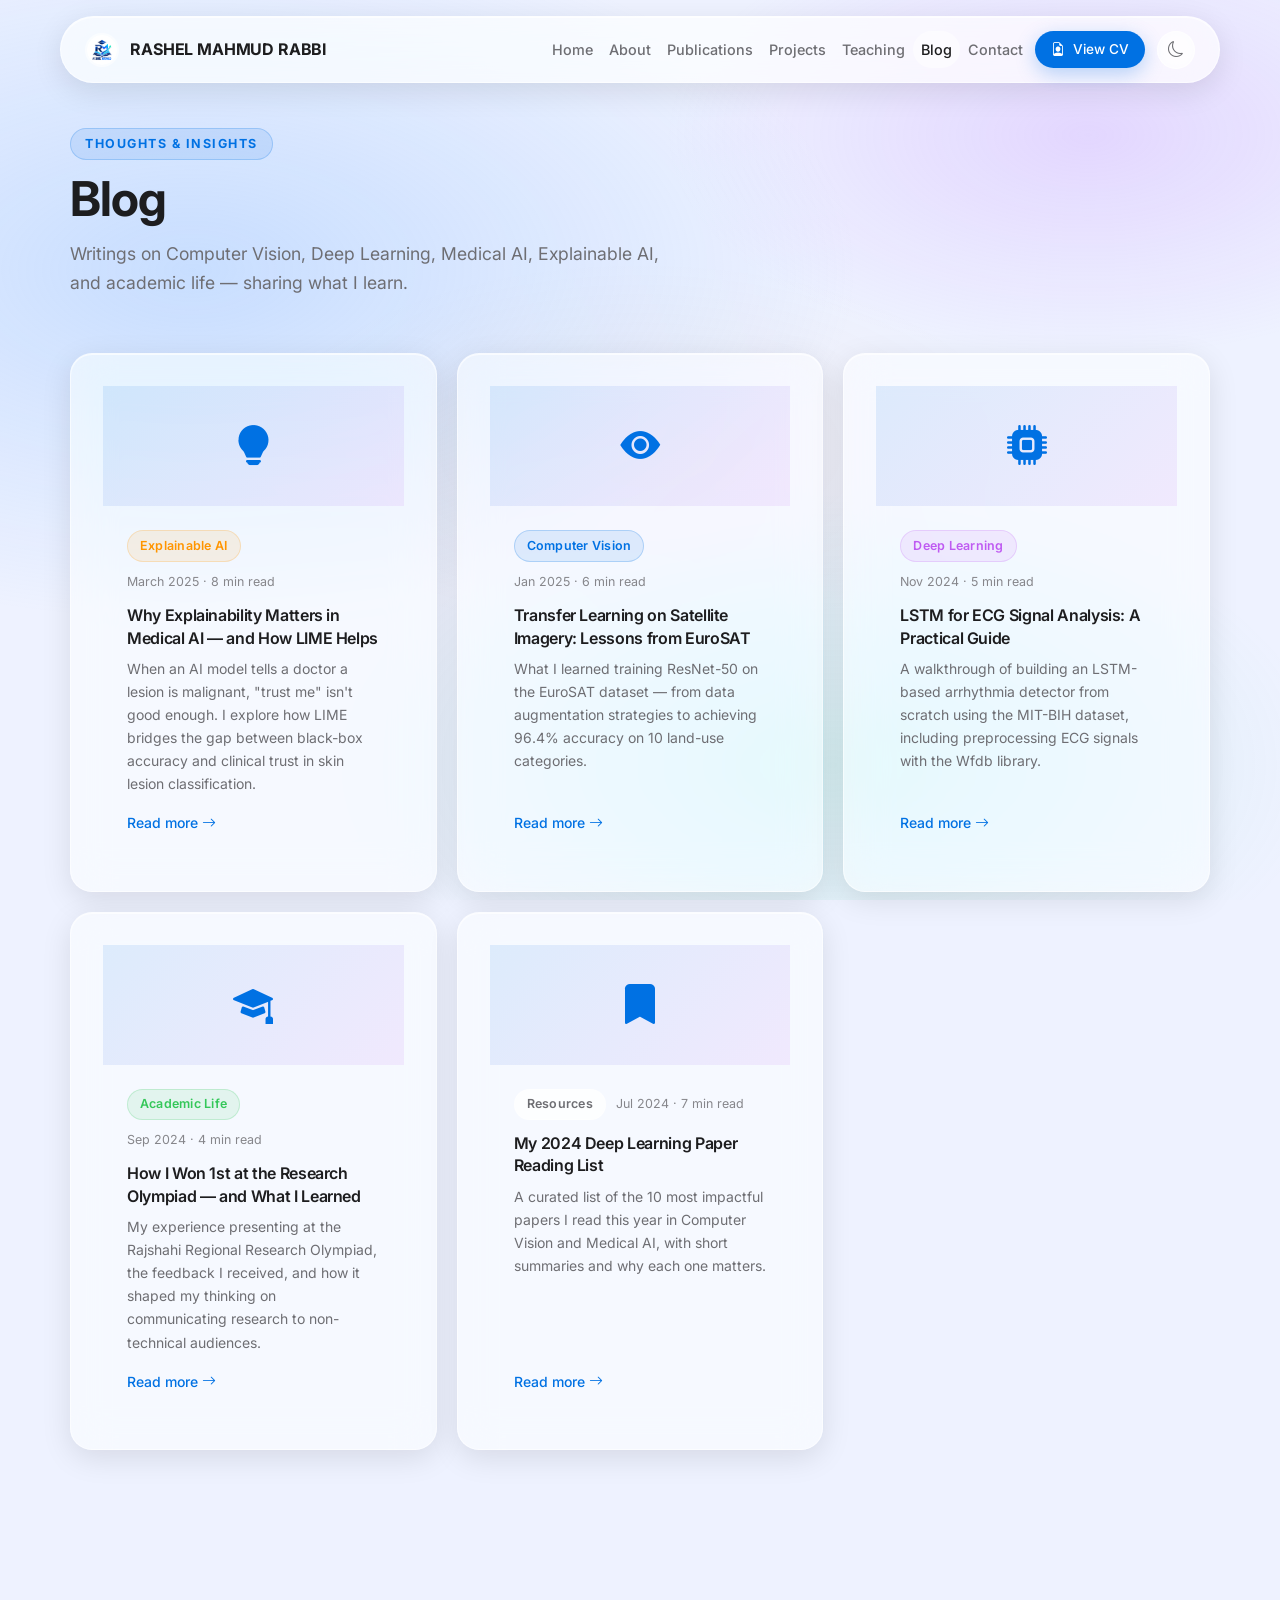
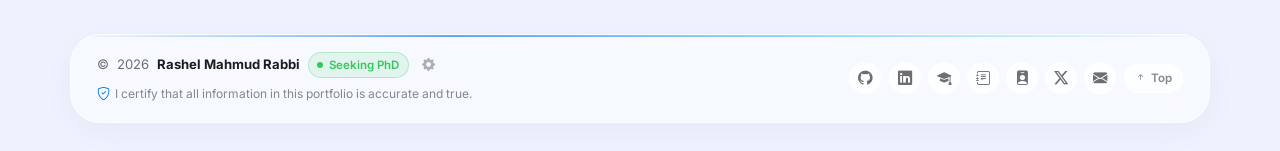
==== blog.html @ 511c2bc6 "feat: streamline footer to single clean dock with academic accuracy certification and zero duplicati" ====
﻿<!DOCTYPE html>
<html lang="en" data-theme="light">
<head>
  <meta charset="UTF-8" /><meta name="viewport" content="width=device-width, initial-scale=1.0" />
  <title>Blog — Rashel Mahmud Rabbi</title>
  <meta name="description" content="Blog posts on Computer Vision, Deep Learning, Medical AI, and academic life by Rashel Mahmud Rabbi." />
  <link rel="icon" type="image/svg+xml" href="data:image/svg+xml,%3Csvg xmlns='http://www.w3.org/2000/svg' width='32' height='32'%3E%3Crect width='32' height='32' rx='8' fill='%230071e3'/%3E%3Ctext x='16' y='22' text-anchor='middle' font-family='system-ui' font-size='14' font-weight='700' fill='%23fff'%3ERR%3C/text%3E%3C/svg%3E" />
  <link rel="preconnect" href="https://fonts.googleapis.com" />
  <link rel="preconnect" href="https://fonts.gstatic.com" crossorigin />
  <link href="https://fonts.googleapis.com/css2?family=Inter:ital,opsz,wght@0,14..32,300;0,14..32,400;0,14..32,500;0,14..32,600;0,14..32,700;1,14..32,400&amp;display=swap" rel="stylesheet" />
  <link href="https://cdn.jsdelivr.net/npm/bootstrap-icons@1.11.3/font/bootstrap-icons.min.css" rel="stylesheet" />
  <link rel="stylesheet" href="assets/css/glass.css?v=1790373530" />
  <script>(function(){try{var t=localStorage.getItem('rmr_theme')||(window.matchMedia('(prefers-color-scheme:dark)').matches?'dark':'light');document.documentElement.setAttribute('data-theme',t);}catch(e){}})();</script>
</head>
<body>
  <div id="scrollProgress"></div>
  <nav class="navbar" id="navbar">
    <a class="nav-brand" href="index.html">
      <img src="media/profile/logo.png" alt="Logo" onerror="this.style.display='none'" />
      <span>RASHEL MAHMUD RABBI</span>
    </a>
        <div class="nav-links">
      <a href="index.html">Home</a>
      <a href="index.html#about">About</a>
      <a href="publications.html">Publications</a>
      <a href="projects.html">Projects</a>
      <a href="teaching.html">Teaching</a>
      <a href="blog.html" class="active">Blog</a>
      <a href="contact.html">Contact</a>
    </div>
    <div class="nav-actions">
      <a href="https://drive.google.com/file/d/1ezs8hs6v_8_XickPu8nDRnsOSmf9bYvE/view?usp=sharing" target="_blank" class="btn btn-primary btn-sm" rel="noopener noreferrer"><i class="bi bi-file-earmark-person"></i> View CV</a>
      <button id="themeToggle" aria-label="Toggle dark mode"><i class="bi bi-moon"></i></button>
      <button class="mobile-menu-btn" id="mobileMenuBtn"><i class="bi bi-list"></i></button>
    </div>
  </nav>
  <div class="mobile-nav" id="mobileNav">
    <a href="index.html"       onclick="closeMobileNav()">Home</a>
    <a href="publications.html"onclick="closeMobileNav()">Publications</a>
    <a href="projects.html"    onclick="closeMobileNav()">Projects</a>
    <a href="blog.html"        onclick="closeMobileNav()">Blog</a>
    <a href="contact.html"     onclick="closeMobileNav()">Contact</a>
  </div>

  <section class="section" style="padding-top:8rem">
    <div class="container">
      <div class="section-header">
        <span class="section-label">Thoughts &amp; Insights</span>
        <h1 class="section-title">Blog</h1>
        <p class="section-desc">Writings on Computer Vision, Deep Learning, Medical AI, Explainable AI, and academic life — sharing what I learn.</p>
      </div>
      <div class="blog-grid" id="allBlogGrid">
        <div style="text-align:center;padding:3rem;color:var(--text-3);grid-column:1/-1">
          <i class="bi bi-arrow-repeat" style="font-size:2rem;display:block;margin-bottom:1rem;animation:spin 1s linear infinite"></i>
          Loading posts…
        </div>
      </div>
    </div>
  </section>

          <footer class="footer">
    <div class="container">
      <div class="footer-card">
        <div class="footer-left-content">
          <p class="footer-main-line">
            &copy; <span id="footerYear">2026</span> <strong>Rashel Mahmud Rabbi</strong>
            <span class="footer-status-tag"><span class="pulse-dot-sm"></span> Seeking PhD</span>
            <a class="footer-admin-link" href="https://acportfolio-backend.vercel.app/admin/" target="_blank" title="Admin Panel" rel="noopener noreferrer"><i class="bi bi-gear-fill"></i></a>
          </p>
          <p class="footer-cert-note">
            <i class="bi bi-shield-check"></i> I certify that all information in this portfolio is accurate and true.
          </p>
        </div>

        <div class="footer-social-dock">
          <a class="footer-dock-btn" href="https://github.com/rashelmahmudrabbi" target="_blank" rel="noopener noreferrer" title="GitHub" aria-label="GitHub"><i class="bi bi-github"></i></a>
          <a class="footer-dock-btn" href="https://www.linkedin.com/in/rashelmahmudrabbi" target="_blank" rel="noopener noreferrer" title="LinkedIn" aria-label="LinkedIn"><i class="bi bi-linkedin"></i></a>
          <a class="footer-dock-btn" href="https://scholar.google.com/citations?hl=en&user=agrATD8AAAAJ" target="_blank" rel="noopener noreferrer" title="Google Scholar" aria-label="Google Scholar"><i class="bi bi-mortarboard-fill"></i></a>
          <a class="footer-dock-btn" href="https://www.researchgate.net/profile/Rashel-Mahmud-Rabbi" target="_blank" rel="noopener noreferrer" title="ResearchGate" aria-label="ResearchGate"><i class="bi bi-journal-text"></i></a>
          <a class="footer-dock-btn" href="https://orcid.org/0009-0004-6070-4496" target="_blank" rel="noopener noreferrer" title="ORCID" aria-label="ORCID"><i class="bi bi-person-badge-fill"></i></a>
          <a class="footer-dock-btn" href="https://x.com/rashel_m_rabbi" target="_blank" rel="noopener noreferrer" title="X" aria-label="X"><i class="bi bi-twitter-x"></i></a>
          <a class="footer-dock-btn" href="mailto:raselmahud6757@gmail.com" title="Email" aria-label="Email"><i class="bi bi-envelope-fill"></i></a>
          <a href="#navbar" class="footer-top-jump" title="Back to top"><i class="bi bi-arrow-up-short"></i> Top</a>
        </div>
      </div>
    </div>
  </footer>
  <button id="scrollTop" aria-label="Scroll to top"><i class="bi bi-arrow-up"></i></button>
  <script src="assets/js/config.js"></script>
  <script src="assets/js/api.js?v=1790368757"></script>
  <script src="assets/js/main.js?v=1790373530"></script>
</body>
</html>
---- assets/css/glass.css ----
/* ================================================================
   APPLE GLASSMORPHISM DESIGN SYSTEM
   Portfolio of Rashel Mahmud Rabbi
   ================================================================ */

/*  Design Tokens  */
:root {
  /* Glass surfaces */
  --glass-white:        rgba(255, 255, 255, 0.55);
  --glass-white-strong: rgba(255, 255, 255, 0.70);
  --glass-white-subtle: rgba(255, 255, 255, 0.45);
  --glass-border:       rgba(255, 255, 255, 0.55);
  --glass-border-soft:  rgba(255, 255, 255, 0.28);
  --glass-inset:        inset 0 1px 0 rgba(255, 255, 255, 0.65);
  --backdrop:           blur(20px) saturate(180%);
  --backdrop-light:     blur(12px) saturate(150%);

  /* Page background */
  --page-bg: #eef2ff;

  /* Apple accent colors */
  --blue:     #0071e3;
  --blue-lt:  #2997ff;
  --blue-bg:  rgba(0, 113, 227, 0.10);
  --blue-border: rgba(0, 113, 227, 0.22);
  --purple:   #bf5af2;
  --purple-bg: rgba(191, 90, 242, 0.10);
  --green:    #34c759;
  --green-bg: rgba(52, 199, 89, 0.10);
  --orange:   #ff9500;
  --orange-bg: rgba(255, 149, 0, 0.10);
  --red:      #ff3b30;
  --pink:     #ff2d55;
  --teal:     #5ac8fa;
  --yellow:   #ffd60a;

  /* Text (Apple HIG) */
  --text-1: #1d1d1f;
  --text-2: #6e6e73;
  --text-3: #86868b;
  --text-4: #aeaeb2;

  /* Surfaces */
  --surface-0: rgba(255,255,255,0.95);
  --surface-1: rgba(255,255,255,0.72);
  --surface-2: rgba(255,255,255,0.50);
  --surface-3: rgba(255,255,255,0.30);

  /* Dividers */
  --line:      rgba(0,0,0,0.09);
  --line-soft: rgba(0,0,0,0.05);

  /* Shadows */
  --shadow-xs: 0 1px 3px  rgba(0,0,0,0.06);
  --shadow-sm: 0 2px 8px  rgba(0,0,0,0.08);
  --shadow-md: 0 8px 30px rgba(0,0,0,0.10);
  --shadow-lg: 0 20px 60px rgba(0,0,0,0.12);
  --shadow-xl: 0 40px 80px rgba(0,0,0,0.15);
  --shadow-blue: 0 6px 20px rgba(0,113,227,0.28);

  /* Border radii */
  --r-xs:   6px;
  --r-sm:   10px;
  --r-md:   16px;
  --r-lg:   22px;
  --r-xl:   30px;
  --r-2xl:  40px;
  --r-full: 9999px;

  /* Typography */
  --font: 'Inter', -apple-system, BlinkMacSystemFont, 'SF Pro Text', 'Helvetica Neue', sans-serif;
  --font-display: 'Inter', -apple-system, BlinkMacSystemFont, 'SF Pro Display', 'Helvetica Neue', sans-serif;

  /* Transitions */
  --ease-spring: cubic-bezier(0.175, 0.885, 0.32, 1.275);
  --ease-smooth: cubic-bezier(0.16, 1, 0.3, 1);
  --ease-out:    cubic-bezier(0.22, 1, 0.36, 1);
}

/*  Dark Mode  */
[data-theme="dark"] {
  --glass-white:        rgba(255, 255, 255, 0.07);
  --glass-white-strong: rgba(255, 255, 255, 0.11);
  --glass-white-subtle: rgba(255, 255, 255, 0.04);
  --glass-border:       rgba(255, 255, 255, 0.12);
  --glass-border-soft:  rgba(255, 255, 255, 0.07);
  --glass-inset:        inset 0 1px 0 rgba(255, 255, 255, 0.09);
  --page-bg:            #000000;
  --text-1: #f5f5f7;
  --text-2: #a1a1a6;
  --text-3: #6e6e73;
  --text-4: #48484a;
  --surface-0: rgba(28,28,32,0.97);
  --surface-1: rgba(255,255,255,0.07);
  --surface-2: rgba(255,255,255,0.05);
  --surface-3: rgba(255,255,255,0.03);
  --line:      rgba(255,255,255,0.10);
  --line-soft: rgba(255,255,255,0.06);
  --blue:     #2997ff;
  --blue-lt:  #64b5f6;
  --blue-bg:  rgba(41, 151, 255, 0.15);
  --blue-border: rgba(41, 151, 255, 0.25);
  --purple:   #da8fff;
  --green:    #30d158;
  --orange:   #ffb340;
  --shadow-md: 0 8px 30px rgba(0,0,0,0.45);
  --shadow-lg: 0 20px 60px rgba(0,0,0,0.55);
  --shadow-xl: 0 40px 80px rgba(0,0,0,0.65);
}

/*  Reset & Base  */
*, *::before, *::after { box-sizing: border-box; margin: 0; padding: 0; }

html { scroll-behavior: smooth; font-size: 16px; }

body {
  font-family: var(--font);
  background: var(--page-bg);
  color: var(--text-1);
  line-height: 1.65;
  min-height: 100vh;
  overflow-x: hidden;
  transition: background 0.4s ease, color 0.4s ease;
  -webkit-font-smoothing: antialiased;
  -moz-osx-font-smoothing: grayscale;
}

/* Animated mesh gradient background */
body::before {
  content: '';
  position: fixed;
  inset: 0;
  z-index: -1;
  background:
    radial-gradient(ellipse 80% 60% at 15% 30%, rgba(120,180,255,0.32) 0%, transparent 65%),
    radial-gradient(ellipse 60% 45% at 85% 15%, rgba(190,120,255,0.22) 0%, transparent 55%),
    radial-gradient(ellipse 70% 55% at 65% 85%, rgba(100,220,180,0.18) 0%, transparent 55%),
    radial-gradient(ellipse 50% 35% at 50% 50%, rgba(255,180,100,0.08) 0%, transparent 60%);
  animation: bg-drift 18s ease-in-out infinite alternate;
  pointer-events: none;
}
[data-theme="dark"] body::before {
  background:
    radial-gradient(ellipse 80% 60% at 15% 30%, rgba(0,90,200,0.18) 0%, transparent 65%),
    radial-gradient(ellipse 60% 45% at 85% 15%, rgba(100,0,200,0.12) 0%, transparent 55%),
    radial-gradient(ellipse 70% 55% at 65% 85%, rgba(0,140,100,0.10) 0%, transparent 55%);
}
@keyframes bg-drift {
  0%   { transform: scale(1)   rotate(0deg); }
  100% { transform: scale(1.08) rotate(1.5deg); }
}

a { color: var(--blue); text-decoration: none; transition: color 0.25s ease; }
a:hover { color: var(--blue-lt); }

img { max-width: 100%; height: auto; display: block; }

h1, h2, h3, h4, h5, h6 {
  font-family: var(--font-display);
  font-weight: 600;
  line-height: 1.2;
  letter-spacing: -0.022em;
  color: var(--text-1);
  margin-bottom: 0.5rem;
}

p { color: var(--text-2); margin-bottom: 1rem; }
p:last-child { margin-bottom: 0; }

ul { list-style: none; }

/*  Layout  */
.container {
  width: 90%;
  max-width: 1140px;
  margin: 0 auto;
  padding: 0;
}
.container-sm { max-width: 780px; margin: 0 auto; }

.section {
  padding: 6rem 0;
  position: relative;
}
.section-alt {
  background: var(--surface-3);
  backdrop-filter: var(--backdrop-light);
}

.section-header {
  margin-bottom: 3.5rem;
}
.section-header.center { text-align: center; }

.section-label {
  display: inline-block;
  font-size: 0.78rem;
  font-weight: 700;
  color: var(--blue);
  text-transform: uppercase;
  letter-spacing: 0.12em;
  margin-bottom: 0.6rem;
  background: var(--blue-bg);
  padding: 0.3rem 0.9rem;
  border-radius: var(--r-full);
  border: 1px solid var(--blue-border);
}

.section-title {
  font-size: clamp(2rem, 4vw, 3rem);
  font-weight: 700;
  color: var(--text-1);
  margin-bottom: 0.75rem;
}

.section-desc {
  font-size: 1.1rem;
  color: var(--text-2);
  max-width: 600px;
}
.section-header.center .section-desc { margin: 0 auto; }

/*  Glass Components  */
.glass {
  background: var(--glass-white);
  backdrop-filter: var(--backdrop);
  -webkit-backdrop-filter: var(--backdrop);
  border: 1px solid var(--glass-border);
  box-shadow: var(--shadow-md), var(--glass-inset);
  transition:
    background 0.35s ease,
    border-color 0.35s ease,
    box-shadow 0.3s ease,
    transform 0.3s var(--ease-smooth);
}

.glass-strong {
  background: var(--glass-white-strong);
  backdrop-filter: var(--backdrop);
  -webkit-backdrop-filter: var(--backdrop);
  border: 1px solid var(--glass-border);
  box-shadow: var(--shadow-md), var(--glass-inset);
}

.glass-card {
  background: var(--glass-white);
  backdrop-filter: var(--backdrop);
  -webkit-backdrop-filter: var(--backdrop);
  border: 1px solid var(--glass-border);
  box-shadow: var(--shadow-md), var(--glass-inset);
  border-radius: var(--r-lg);
  padding: 2rem;
  transition:
    transform 0.3s var(--ease-smooth),
    box-shadow 0.3s ease;
}
.glass-card:hover {
  transform: translateY(-5px);
  box-shadow: var(--shadow-lg), var(--glass-inset);
}

.glass-panel {
  background: var(--glass-white);
  backdrop-filter: var(--backdrop);
  -webkit-backdrop-filter: var(--backdrop);
  border: 1px solid var(--glass-border);
  box-shadow: var(--shadow-md), var(--glass-inset);
  border-radius: var(--r-xl);
  padding: 2.5rem;
}

/*  Buttons  */
.btn {
  display: inline-flex;
  align-items: center;
  justify-content: center;
  gap: 0.5rem;
  padding: 0.65rem 1.4rem;
  border-radius: var(--r-full);
  font-family: var(--font);
  font-size: 0.925rem;
  font-weight: 500;
  cursor: pointer;
  border: none;
  text-decoration: none;
  transition: all 0.22s var(--ease-smooth);
  white-space: nowrap;
}

.btn-glass {
  background: var(--glass-white-strong);
  backdrop-filter: var(--backdrop);
  -webkit-backdrop-filter: var(--backdrop);
  border: 1px solid var(--glass-border);
  color: var(--text-1);
  box-shadow: var(--shadow-xs), var(--glass-inset);
}
.btn-glass:hover {
  background: var(--glass-white);
  transform: scale(1.03);
  box-shadow: var(--shadow-sm), var(--glass-inset);
  color: var(--text-1);
}

.btn-primary {
  background: var(--blue);
  color: #fff;
  box-shadow: var(--shadow-blue);
}
.btn-primary:hover {
  background: var(--blue-lt);
  color: #fff;
  transform: scale(1.03);
  box-shadow: 0 8px 25px rgba(0,113,227,0.35);
}

.btn-outline {
  background: transparent;
  border: 1.5px solid var(--glass-border);
  color: var(--text-1);
}
.btn-outline:hover {
  background: var(--surface-2);
  color: var(--text-1);
  transform: scale(1.02);
}

.btn-sm { padding: 0.45rem 1rem; font-size: 0.85rem; }
.btn-lg { padding: 0.85rem 2rem; font-size: 1rem; }
.btn-icon { padding: 0.6rem; width: 44px; height: 44px; }
.btn-icon.btn-sm { width: 36px; height: 36px; padding: 0.4rem; font-size: 0.9rem; }

/*  Badges  */
.badge {
  display: inline-flex;
  align-items: center;
  gap: 0.3rem;
  padding: 0.28rem 0.75rem;
  border-radius: var(--r-full);
  font-size: 0.78rem;
  font-weight: 600;
  letter-spacing: 0.02em;
}
.badge-blue   { background: var(--blue-bg);   color: var(--blue);   border: 1px solid var(--blue-border); }
.badge-purple { background: var(--purple-bg); color: var(--purple); border: 1px solid rgba(191,90,242,0.2); }
.badge-green  { background: var(--green-bg);  color: var(--green);  border: 1px solid rgba(52,199,89,0.2); }
.badge-orange { background: var(--orange-bg); color: var(--orange); border: 1px solid rgba(255,149,0,0.2); }
.badge-glass  { background: var(--glass-white-strong); color: var(--text-2); border: 1px solid var(--glass-border); }

/*  Tags / Pills  */
.tag {
  display: inline-block;
  padding: 0.22rem 0.65rem;
  border-radius: var(--r-sm);
  font-size: 0.78rem;
  font-weight: 500;
  background: var(--surface-2);
  border: 1px solid var(--line);
  color: var(--text-2);
  backdrop-filter: var(--backdrop-light);
  -webkit-backdrop-filter: var(--backdrop-light);
}

/*  Navigation  */
.navbar {
  position: fixed;
  top: 1rem;
  left: 50%;
  transform: translateX(-50%);
  width: calc(100% - 2rem);
  max-width: 1160px;
  z-index: 1000;
  display: flex;
  align-items: center;
  justify-content: space-between;
  padding: 0.85rem 1.5rem;
  border-radius: var(--r-full);
  background: var(--glass-white-strong);
  backdrop-filter: var(--backdrop);
  -webkit-backdrop-filter: var(--backdrop);
  border: 1px solid var(--glass-border);
  box-shadow: var(--shadow-md), var(--glass-inset);
  transition: all 0.3s var(--ease-smooth);
}
.navbar.scrolled {
  box-shadow: var(--shadow-lg), var(--glass-inset);
  top: 0.5rem;
}

.nav-brand {
  display: flex;
  margin-right: auto;
  align-items: center;
  gap: 0.7rem;
  font-weight: 700;
  font-size: 1rem;
  color: var(--text-1);
  letter-spacing: -0.01em;
  text-decoration: none;
  flex-shrink: 1;
  min-width: 0;
}
.nav-brand span {
  white-space: nowrap;
  overflow: hidden;
  text-overflow: ellipsis;
}
.nav-brand img {
  width: 34px;
  height: 34px;
  border-radius: 50%;
  object-fit: cover;
  border: 2px solid var(--glass-border);
}
.nav-brand:hover { color: var(--text-1); }

.nav-links {
  display: flex;
  align-items: center;
  gap: 0;
}
.nav-links a {
  color: var(--text-2);
  font-size: 0.9rem;
  font-weight: 500;
  padding: 0.4rem 0.5rem;
  border-radius: var(--r-full);
  transition: all 0.2s ease;
}
.nav-links a:hover,
.nav-links a.active {
  color: var(--text-1);
  background: var(--surface-2);
}

.nav-actions {
  display: flex;
  margin-left: 0.25rem;
  align-items: center;
  gap: 0.75rem;
  flex-shrink: 0;
}

#themeToggle {
  background: var(--surface-2);
  border: 1px solid var(--glass-border);
  backdrop-filter: var(--backdrop-light);
  -webkit-backdrop-filter: var(--backdrop-light);
  border-radius: 50%;
  width: 38px;
  height: 38px;
  display: flex;
  align-items: center;
  justify-content: center;
  font-size: 1rem;
  color: var(--text-2);
  cursor: pointer;
  transition: all 0.22s ease;
}
#themeToggle:hover {
  color: var(--text-1);
  background: var(--surface-1);
  transform: rotate(15deg);
}

.mobile-menu-btn {
  display: none;
  background: var(--surface-2);
  border: 1px solid var(--glass-border);
  border-radius: var(--r-sm);
  padding: 0.4rem 0.6rem;
  font-size: 1.3rem;
  color: var(--text-1);
  cursor: pointer;
  transition: all 0.2s ease;
}
.mobile-menu-btn:hover { background: var(--surface-1); }

.mobile-nav {
  display: none;
  position: fixed;
  top: 5rem;
  left: 1rem;
  right: 1rem;
  z-index: 999;
  background: var(--glass-white-strong);
  backdrop-filter: var(--backdrop);
  -webkit-backdrop-filter: var(--backdrop);
  border: 1px solid var(--glass-border);
  border-radius: var(--r-xl);
  padding: 1.5rem;
  box-shadow: var(--shadow-lg);
  flex-direction: column;
    gap: 0.5rem;
    max-height: calc(100vh - 6rem);
    overflow-y: auto;
}
.mobile-nav.open { display: flex; }
.mobile-nav a {
  color: var(--text-2);
  font-size: 1rem;
  font-weight: 500;
  padding: 0.75rem 1rem;
  border-radius: var(--r-md);
  transition: all 0.2s ease;
}
.mobile-nav a:hover { color: var(--text-1); background: var(--surface-2); }
.mobile-nav .divider { height: 1px; background: var(--line); margin: 0.25rem 0; }

/*  Hero Section  */
.hero {
  min-height: 100vh;
  display: flex;
  align-items: center;
  justify-content: center;
  padding: 8rem 0 5rem;
  text-align: center;
  position: relative;
  overflow: hidden;
}

/* Floating orbs */
.hero-orb {
  position: absolute;
  border-radius: 50%;
  filter: blur(60px);
  opacity: 0.35;
  pointer-events: none;
  animation: orb-float 8s ease-in-out infinite alternate;
}
.hero-orb-1 { width: 400px; height: 400px; background: var(--blue); top: -100px; left: -100px; animation-delay: 0s; }
.hero-orb-2 { width: 300px; height: 300px; background: var(--purple); top: 10%; right: -80px; animation-delay: -3s; }
.hero-orb-3 { width: 250px; height: 250px; background: var(--teal); bottom: 5%; left: 30%; animation-delay: -6s; }
@keyframes orb-float {
  0%   { transform: translate(0, 0) scale(1); }
  100% { transform: translate(30px, -40px) scale(1.12); }
}

.hero-content { position: relative; z-index: 2; max-width: 800px; margin: 0 auto; }

.hero-avatar-wrap {
  position: relative;
  width: 180px;
  height: 180px;
  margin: 0 auto 2rem;
}
.hero-avatar {
  width: 100%;
  height: 100%;
  border-radius: 50%;
  object-fit: cover;
  border: 3px solid var(--glass-border);
  box-shadow: var(--shadow-xl);
  position: relative;
  z-index: 2;
}
.hero-avatar-glow {
  position: absolute;
  inset: -12px;
  background: conic-gradient(from 0deg, var(--blue), var(--purple), var(--teal), var(--blue));
  border-radius: 50%;
  z-index: 1;
  filter: blur(18px);
  opacity: 0.6;
  animation: spin-glow 6s linear infinite;
}
@keyframes spin-glow {
  from { transform: rotate(0deg) scale(0.95); opacity: 0.5; }
  50%  { transform: rotate(180deg) scale(1.05); opacity: 0.75; }
  to   { transform: rotate(360deg) scale(0.95); opacity: 0.5; }
}

.hero-status {
  display: inline-flex;
  align-items: center;
  gap: 0.5rem;
  padding: 0.45rem 1.1rem;
  border-radius: var(--r-full);
  font-size: 0.85rem;
  font-weight: 600;
  color: var(--blue);
  background: var(--blue-bg);
  border: 1px solid var(--blue-border);
  margin-bottom: 1.5rem;
}
.hero-status::before {
  content: '';
  width: 8px;
  height: 8px;
  border-radius: 50%;
  background: var(--green);
  animation: pulse-dot 2s infinite;
}
@keyframes pulse-dot {
  0%, 100% { opacity: 1; transform: scale(1); }
  50%       { opacity: 0.6; transform: scale(0.8); }
}

@keyframes subtleGradientFlow {
  0% { background-position: 0% 50%; }
  50% { background-position: 100% 50%; }
  100% { background-position: 0% 50%; }
}

.hero-name {
    font-size: clamp(2.2rem, 5.5vw, 4rem);
    font-weight: 700;
    text-transform: uppercase;
    letter-spacing: -0.01em;
    line-height: 1.1;
    margin-bottom: 0.75rem;
    
    background: linear-gradient(270deg, var(--blue), var(--purple), var(--blue));
    background-size: 200% 200%;
    -webkit-background-clip: text;
    -webkit-text-fill-color: transparent;
    background-clip: text;
    animation: subtleGradientFlow 12s ease-in-out infinite;
    
    transition: transform 0.3s ease;
    cursor: default;
    display: inline-block;
}

.hero-name:hover {
    transform: translateY(-2px);
}

[data-theme="dark"] .hero-name {
    background: linear-gradient(270deg, #60a5fa, #c084fc, #60a5fa);
    background-size: 200% 200%;
    -webkit-background-clip: text;
    -webkit-text-fill-color: transparent;
    background-clip: text;
}

.hero-typewriter {
  font-size: clamp(1.1rem, 2.5vw, 1.5rem);
  color: var(--text-2);
  font-weight: 400;
  min-height: 2rem;
  margin-bottom: 2rem;
}
.hero-typewriter-cursor {
  display: inline-block;
  width: 2px;
  height: 1.2em;
  background: var(--blue);
  margin-left: 2px;
  animation: blink 1s infinite;
  vertical-align: text-bottom;
}
@keyframes blink { 0%, 100% { opacity: 1; } 50% { opacity: 0; } }

.hero-meta {
  display: flex;
  align-items: center;
  justify-content: center;
  gap: 1.5rem;
  margin-bottom: 2rem;
  flex-wrap: wrap;
}
.hero-meta-item {
  display: flex;
  align-items: center;
  gap: 0.4rem;
  color: var(--text-2);
  font-size: 0.9rem;
}
.hero-meta-item i { color: var(--blue); }
.hero-meta-item a { color: var(--text-2); }
.hero-meta-item a:hover { color: var(--blue); }

.hero-socials {
  display: flex;
  align-items: center;
  justify-content: center;
  gap: 0.6rem;
  margin-bottom: 3rem;
  flex-wrap: wrap;
}
.social-pill {
  display: inline-flex;
  align-items: center;
  gap: 0.4rem;
  padding: 0.5rem 1rem;
  border-radius: var(--r-full);
  background: var(--glass-white-strong);
  backdrop-filter: var(--backdrop);
  -webkit-backdrop-filter: var(--backdrop);
  border: 1px solid var(--glass-border);
  color: var(--text-2);
  font-size: 0.875rem;
  font-weight: 500;
  box-shadow: var(--shadow-xs), var(--glass-inset);
  transition: all 0.22s var(--ease-smooth);
}
.social-pill:hover {
  color: var(--text-1);
  transform: translateY(-2px);
  box-shadow: var(--shadow-sm), var(--glass-inset);
}
.social-pill i { font-size: 1rem; }

.hero-stats {
  display: flex;
  justify-content: center;
  gap: 1px;
  background: var(--glass-border);
  border-radius: var(--r-xl);
  overflow: hidden;
  box-shadow: var(--shadow-md);
  max-width: 600px;
  margin: 0 auto;
  backdrop-filter: var(--backdrop);
  -webkit-backdrop-filter: var(--backdrop);
  border: 1px solid var(--glass-border);
}
.hero-stat {
  flex: 1;
  padding: 1.5rem 1rem;
  text-align: center;
  background: var(--glass-white);
  transition: background 0.2s ease;
}
.hero-stat:hover { background: var(--glass-white-strong); }
.hero-stat:first-child { border-radius: var(--r-xl) 0 0 var(--r-xl); }
.hero-stat:last-child  { border-radius: 0 var(--r-xl) var(--r-xl) 0; }
.stat-num {
  font-size: 2.2rem;
  font-weight: 700;
  color: var(--text-1);
  line-height: 1;
  letter-spacing: -0.04em;
  margin-bottom: 0.3rem;
}
.stat-label {
  font-size: 0.78rem;
  color: var(--text-3);
  text-transform: uppercase;
  letter-spacing: 0.08em;
  font-weight: 600;
}

/*  About / Bio  */
.about-grid {
  display: grid;
  grid-template-columns: 1fr 1fr;
  gap: 1.5rem;
  align-items: start;
}
.about-bio p {
  font-size: 1.05rem;
  line-height: 1.8;
  color: var(--text-2);
}
.about-bio strong { color: var(--text-1); }
.about-pills {
  display: flex;
  flex-wrap: wrap;
  gap: 0.5rem;
  margin: 1.5rem 0;
}
.about-pill {
  display: inline-flex;
  align-items: center;
  gap: 0.35rem;
  padding: 0.4rem 0.9rem;
  border-radius: var(--r-full);
  background: var(--glass-white-strong);
  backdrop-filter: var(--backdrop-light);
  -webkit-backdrop-filter: var(--backdrop-light);
  border: 1px solid var(--glass-border);
  font-size: 0.85rem;
  font-weight: 500;
  color: var(--text-2);
  box-shadow: var(--glass-inset);
}
.about-pill i { color: var(--blue); }
.about-pill .dot {
  width: 7px; height: 7px;
  border-radius: 50%;
  background: var(--green);
  animation: pulse-dot 2s infinite;
}

/* Spotlight carousel */
.spotlight-box {
  background: var(--glass-white);
  backdrop-filter: var(--backdrop);
  -webkit-backdrop-filter: var(--backdrop);
  border: 1px solid var(--glass-border);
  border-radius: var(--r-xl);
  overflow: hidden;
  box-shadow: var(--shadow-md), var(--glass-inset);
}
.spotlight-header {
  display: flex;
  align-items: center;
  justify-content: space-between;
  padding: 1.2rem 1.5rem;
  border-bottom: 1px solid var(--glass-border-soft);
}
.spotlight-kicker {
  font-size: 0.78rem;
  font-weight: 700;
  text-transform: uppercase;
  letter-spacing: 0.1em;
  color: var(--text-3);
}
.spotlight-nav { display: flex; gap: 0.3rem; }
.spotlight-nav button {
  background: var(--surface-2);
  border: 1px solid var(--glass-border);
  border-radius: 50%;
  width: 28px; height: 28px;
  display: flex; align-items: center; justify-content: center;
  color: var(--text-2);
  cursor: pointer;
  font-size: 0.75rem;
  transition: all 0.2s ease;
}
.spotlight-nav button:hover { background: var(--surface-1); color: var(--text-1); }
.spotlight-slide { display: none; padding: 1.5rem; }
.spotlight-slide.active { display: block; }
.spotlight-badge {
  display: inline-block;
  padding: 0.25rem 0.7rem;
  border-radius: var(--r-full);
  font-size: 0.75rem;
  font-weight: 700;
  text-transform: uppercase;
  letter-spacing: 0.06em;
  margin-bottom: 0.75rem;
}
.badge-pub    { background: var(--blue-bg);   color: var(--blue);   border: 1px solid var(--blue-border); }
.badge-proj   { background: var(--green-bg);  color: var(--green);  border: 1px solid rgba(52,199,89,0.25); }
.badge-xai    { background: var(--purple-bg); color: var(--purple); border: 1px solid rgba(191,90,242,0.25); }
.spotlight-slide h4 { font-size: 1.05rem; margin-bottom: 0.5rem; }
.spotlight-slide p  { font-size: 0.9rem; color: var(--text-2); margin-bottom: 1rem; }
.spotlight-footer {
  padding: 1rem 1.5rem;
  border-top: 1px solid var(--glass-border-soft);
  display: flex;
  align-items: center;
  justify-content: space-between;
}
.spotlight-dots { display: flex; gap: 0.35rem; }
.spotlight-dot {
  width: 6px; height: 6px;
  border-radius: 50%;
  background: var(--text-4);
  cursor: pointer;
  transition: all 0.2s ease;
}
.spotlight-dot.active { background: var(--blue); width: 18px; border-radius: 3px; }

/*  Research Interests  */
.research-grid {
  display: grid;
  grid-template-columns: repeat(auto-fit, minmax(240px, 1fr));
  gap: 1.25rem;
}
.research-card {
  padding: 1.75rem;
  border-radius: var(--r-lg);
  text-align: center;
}
.research-icon {
  width: 52px; height: 52px;
  border-radius: var(--r-md);
  display: flex; align-items: center; justify-content: center;
  font-size: 1.5rem;
  margin: 0 auto 1.25rem;
  background: var(--blue-bg);
  color: var(--blue);
  border: 1px solid var(--blue-border);
}
.research-card:nth-child(2) .research-icon { background: var(--purple-bg); color: var(--purple); border-color: rgba(191,90,242,0.22); }
.research-card:nth-child(3) .research-icon { background: var(--orange-bg); color: var(--orange); border-color: rgba(255,149,0,0.22); }
.research-card:nth-child(4) .research-icon { background: var(--green-bg);  color: var(--green);  border-color: rgba(52,199,89,0.22); }
.research-card:nth-child(5) .research-icon { background: var(--teal-bg, rgba(90, 200, 250, 0.1));  color: var(--teal);  border-color: rgba(90, 200, 250, 0.22); }
.research-card:nth-child(6) .research-icon { background: var(--pink-bg, rgba(255, 45, 85, 0.1));  color: var(--pink);  border-color: rgba(255, 45, 85, 0.22); }
.research-card h4 { font-size: 1rem; margin-bottom: 0.5rem; }
.research-card p  { font-size: 0.9rem; color: var(--text-2); margin: 0; }

/*  Timeline (Experience / Education)  */
.timeline { position: relative; }
.timeline::before {
  content: '';
  position: absolute;
  left: 18px;
  top: 0; bottom: 0;
  width: 2px;
  background: linear-gradient(to bottom, var(--blue) 0%, var(--purple) 100%);
  opacity: 0.3;
  border-radius: 2px;
}
.timeline-item {
  display: flex;
  gap: 1.5rem;
  padding-bottom: 2rem;
  position: relative;
}
.timeline-item:last-child { padding-bottom: 0; }
.timeline-dot {
  width: 38px; height: 38px;
  border-radius: 50%;
  background: var(--glass-white-strong);
  border: 2px solid var(--blue);
  display: flex; align-items: center; justify-content: center;
  font-size: 0.9rem;
  color: var(--blue);
  flex-shrink: 0;
  box-shadow: 0 0 0 4px var(--blue-bg);
  z-index: 2;
  backdrop-filter: var(--backdrop-light);
  -webkit-backdrop-filter: var(--backdrop-light);
}
.timeline-content { flex: 1; padding-top: 0.4rem; }
.timeline-period {
  font-size: 0.8rem;
  font-weight: 600;
  color: var(--blue);
  text-transform: uppercase;
  letter-spacing: 0.06em;
  margin-bottom: 0.4rem;
}
.timeline-title { font-size: 1.05rem; margin-bottom: 0.2rem; }
.timeline-org   { font-size: 0.9rem; color: var(--text-2); margin-bottom: 0.75rem; }
.timeline-bullets {
  list-style: none;
  padding: 0;
}
.timeline-bullets li {
  position: relative;
  padding-left: 1.2rem;
  font-size: 0.9rem;
  color: var(--text-2);
  margin-bottom: 0.4rem;
  line-height: 1.55;
}
.timeline-bullets li::before {
  content: '\2022';
    position: absolute;
    left: 0;
    color: var(--blue);
  font-size: 1rem;
}

/* Education Timeline (horizontal cards) */
.edu-grid {
  display: grid;
  grid-template-columns: repeat(auto-fit, minmax(260px, 1fr));
  gap: 1.25rem;
}
.edu-card { padding: 1.75rem; border-radius: var(--r-lg); }
.edu-year {
  font-size: 0.8rem;
  font-weight: 700;
  color: var(--blue);
  text-transform: uppercase;
  letter-spacing: 0.08em;
  margin-bottom: 0.5rem;
}
.edu-degree   { font-size: 1.1rem; font-weight: 600; margin-bottom: 0.25rem; }
.edu-major    { font-size: 0.875rem; color: var(--text-2); margin-bottom: 0.4rem; }
.edu-inst     { font-size: 0.875rem; color: var(--text-2); margin-bottom: 1rem; }
.edu-grade {
  display: inline-flex;
  align-items: center;
  gap: 0.35rem;
  padding: 0.3rem 0.8rem;
  border-radius: var(--r-full);
  font-size: 0.82rem;
  font-weight: 600;
  background: var(--green-bg);
  color: var(--green);
  border: 1px solid rgba(52,199,89,0.22);
}

/*  Publications  */
.pub-list { display: flex; flex-direction: column; gap: 1.25rem; }
.pub-card { padding: 1.75rem; border-radius: var(--r-lg); }
.pub-meta { display: flex; align-items: center; gap: 0.6rem; margin-bottom: 0.9rem; flex-wrap: wrap; }
.pub-title { font-size: 1.05rem; font-weight: 600; margin-bottom: 0.5rem; line-height: 1.4; }
.pub-authors { font-size: 0.875rem; color: var(--text-3); margin-bottom: 0.4rem; }
.pub-venue { font-size: 0.875rem; color: var(--text-2); font-style: italic; margin-bottom: 1rem; }
.pub-abstract {
  font-size: 0.875rem;
  color: var(--text-2);
  line-height: 1.65;
  margin-bottom: 1rem;
  display: -webkit-box;
  -webkit-line-clamp: 3;
  -webkit-box-orient: vertical;
  overflow: hidden;
}
.pub-abstract.expanded {
  -webkit-line-clamp: unset;
  overflow: visible;
}
.pub-links { display: flex; gap: 0.5rem; flex-wrap: wrap; }

/*  Projects  */
.project-filter {
  display: flex;
  gap: 0.5rem;
  flex-wrap: wrap;
  margin-bottom: 2.5rem;
}
.filter-btn {
  padding: 0.45rem 1.1rem;
  border-radius: var(--r-full);
  font-size: 0.875rem;
  font-weight: 500;
  color: var(--text-2);
  background: var(--glass-white);
  border: 1px solid var(--glass-border);
  cursor: pointer;
  transition: all 0.22s ease;
  backdrop-filter: var(--backdrop-light);
  -webkit-backdrop-filter: var(--backdrop-light);
}
.filter-btn:hover { color: var(--text-1); background: var(--glass-white-strong); }
.filter-btn.active { background: var(--blue); color: #fff; border-color: var(--blue); box-shadow: var(--shadow-blue); }

.project-grid {
  display: grid;
  grid-template-columns: repeat(auto-fill, minmax(310px, 1fr));
  gap: 1.25rem;
}
.project-card {
  border-radius: var(--r-lg);
  overflow: hidden;
  display: flex;
  flex-direction: column;
}
.project-card.hidden { display: none; }
.project-thumb {
  height: 140px;
  background: linear-gradient(135deg, var(--blue-bg), var(--purple-bg));
  display: flex;
  align-items: center;
  justify-content: center;
  font-size: 3rem;
  position: relative;
  overflow: hidden;
}
.project-thumb::after {
  content: '';
  position: absolute;
  inset: 0;
  background: linear-gradient(to bottom, transparent 50%, var(--glass-white) 100%);
}
.project-body { padding: 1.5rem; flex: 1; display: flex; flex-direction: column; }
.project-body .badge { margin-bottom: 0.75rem; }
.project-title { font-size: 1rem; font-weight: 600; margin-bottom: 0.5rem; }
.project-desc  { font-size: 0.875rem; color: var(--text-2); flex: 1; margin-bottom: 1rem; }
.project-tech  { display: flex; flex-wrap: wrap; gap: 0.35rem; margin-bottom: 1rem; }
.project-links { display: flex; gap: 0.5rem; }

/*  Skills  */
.skills-grid {
  display: grid;
  grid-template-columns: 1fr 1fr;
  gap: 1.25rem;
}
.skill-group { padding: 1.75rem; border-radius: var(--r-lg); }
.skill-group-icon {
  width: 40px; height: 40px;
  border-radius: var(--r-sm);
  display: flex; align-items: center; justify-content: center;
  font-size: 1.2rem;
  margin-bottom: 1rem;
}
.skill-group-label { font-size: 0.8rem; font-weight: 700; text-transform: uppercase; letter-spacing: 0.1em; color: var(--text-3); margin-bottom: 0.9rem; }
.skill-tags { display: flex; flex-wrap: wrap; gap: 0.45rem; }
.skill-tag {
  padding: 0.35rem 0.8rem;
  border-radius: var(--r-full);
  font-size: 0.82rem;
  font-weight: 500;
  background: var(--glass-white-strong);
  border: 1px solid var(--glass-border);
  color: var(--text-2);
  backdrop-filter: var(--backdrop-light);
  -webkit-backdrop-filter: var(--backdrop-light);
  transition: all 0.2s ease;
}
.skill-tag:hover { color: var(--blue); border-color: var(--blue-border); background: var(--blue-bg); }

/* Languages */
.lang-grid { display: flex; gap: 1rem; flex-wrap: wrap; margin-top: 2rem; }
.lang-card {
  display: flex;
  align-items: center;
  gap: 0.75rem;
  padding: 0.75rem 1.25rem;
  border-radius: var(--r-lg);
}
.lang-flag { font-size: 1.5rem; }
.lang-name { font-size: 0.9rem; font-weight: 600; margin-bottom: 0; line-height: 1.2; }
.lang-level { font-size: 0.78rem; color: var(--text-3); }

/*  Certifications  */
.cert-grid { display: grid; grid-template-columns: repeat(auto-fill, minmax(300px, 1fr)); gap: 1.25rem; }
.cert-card { padding: 1.5rem; border-radius: var(--r-lg); display: flex; align-items: center; gap: 1.25rem; }
.cert-thumb {
  width: 68px; height: 68px;
  border-radius: var(--r-md);
  object-fit: cover;
  flex-shrink: 0;
  border: 2px solid var(--glass-border);
}
.cert-thumb-placeholder {
  width: 68px; height: 68px;
  border-radius: var(--r-md);
  background: var(--blue-bg);
  display: flex; align-items: center; justify-content: center;
  font-size: 1.8rem;
  flex-shrink: 0;
  border: 1px solid var(--blue-border);
}
.cert-info { flex: 1; min-width: 0; }
.cert-title { font-size: 0.95rem; font-weight: 600; margin-bottom: 0.2rem; }
.cert-issuer { font-size: 0.83rem; color: var(--text-2); margin-bottom: 0.7rem; }
.cert-links { display: flex; gap: 0.4rem; }

/*  Awards  */
.awards-grid { display: grid; grid-template-columns: repeat(auto-fill, minmax(260px, 1fr)); gap: 1.25rem; }
.award-card { padding: 1.75rem; border-radius: var(--r-lg); text-align: center; }
.award-icon {
  width: 60px; height: 60px;
  border-radius: 50%;
  background: var(--orange-bg);
  border: 1px solid rgba(255,149,0,0.25);
  display: flex; align-items: center; justify-content: center;
  font-size: 1.6rem;
  margin: 0 auto 1.25rem;
}
.award-title { font-size: 1rem; font-weight: 600; margin-bottom: 0.35rem; }
.award-org   { font-size: 0.875rem; color: var(--text-2); margin-bottom: 0.35rem; }
.award-year  { font-size: 0.8rem; font-weight: 600; color: var(--orange); }

/*  Gallery  */
.gallery-group { margin-bottom: 3rem; }
.gallery-group-title { font-size: 1.1rem; margin-bottom: 0.5rem; }
.gallery-group-meta  { font-size: 0.875rem; color: var(--text-3); margin: 0 auto 1.25rem; }
.gallery-photos { display: grid; grid-template-columns: repeat(auto-fill, minmax(220px, 1fr)); gap: 1rem; }
.gallery-photo {
  border-radius: var(--r-md);
  overflow: hidden;
  aspect-ratio: 4/3;
  cursor: pointer;
  position: relative;
}
.gallery-photo img {
  width: 100%; height: 100%;
  object-fit: cover;
  transition: transform 0.4s var(--ease-smooth);
}
.gallery-photo:hover img { transform: scale(1.06); }
.gallery-photo-caption {
  position: absolute;
  bottom: 0; left: 0; right: 0;
  padding: 0.75rem;
  background: linear-gradient(to top, rgba(0,0,0,0.7), transparent);
  color: #fff;
  font-size: 0.82rem;
  font-weight: 500;
  opacity: 0;
  transition: opacity 0.3s ease;
}
.gallery-photo:hover .gallery-photo-caption { opacity: 1; }

/* Lightbox */
.lightbox {
  position: fixed;
  inset: 0;
  z-index: 9999;
  background: rgba(0,0,0,0.92);
  display: none;
  align-items: center;
  justify-content: center;
  flex-direction: column;
  backdrop-filter: blur(10px);
}
.lightbox.open { display: flex; }
.lightbox-close {
  position: absolute;
  top: 1.5rem; right: 1.5rem;
  background: rgba(255,255,255,0.12);
  border: 1px solid rgba(255,255,255,0.2);
  border-radius: 50%;
  width: 44px; height: 44px;
  display: flex; align-items: center; justify-content: center;
  color: #fff; font-size: 1.2rem;
  cursor: pointer;
  transition: background 0.2s ease;
}
.lightbox-close:hover { background: rgba(255,255,255,0.2); }
.lightbox img {
  max-width: 90vw; max-height: 80vh;
  object-fit: contain;
  border-radius: var(--r-md);
  box-shadow: 0 20px 80px rgba(0,0,0,0.6);
}
.lightbox-caption {
  color: rgba(255,255,255,0.75);
  font-size: 0.9rem;
  margin-top: 1rem;
  text-align: center;
}
.lightbox-nav {
  position: absolute;
  top: 50%; transform: translateY(-50%);
  background: rgba(255,255,255,0.12);
  border: 1px solid rgba(255,255,255,0.2);
  border-radius: 50%;
  width: 50px; height: 50px;
  display: flex; align-items: center; justify-content: center;
  color: #fff; font-size: 1.4rem;
  cursor: pointer;
  transition: background 0.2s ease;
}
.lightbox-nav:hover { background: rgba(255,255,255,0.22); }
.lightbox-nav.prev { left: 1.5rem; }
.lightbox-nav.next { right: 1.5rem; }

/*  Blog  */
.blog-grid { display: grid; grid-template-columns: repeat(auto-fill, minmax(300px, 1fr)); gap: 1.25rem; }
.blog-card { border-radius: var(--r-lg); overflow: hidden; display: flex; flex-direction: column; }
.blog-card-top {
  height: 120px;
  display: flex;
  align-items: center;
  justify-content: center;
  padding: 1.5rem;
  background: linear-gradient(135deg, var(--blue-bg), var(--purple-bg));
}
.blog-card-body { padding: 1.5rem; flex: 1; display: flex; flex-direction: column; }
.blog-meta { display: flex; align-items: center; gap: 0.6rem; margin-bottom: 0.75rem; flex-wrap: wrap; }
.blog-title  { font-size: 1rem; font-weight: 600; margin-bottom: 0.5rem; line-height: 1.4; }
.blog-excerpt { font-size: 0.875rem; color: var(--text-2); flex: 1; margin-bottom: 1rem; }
.blog-read-more { color: var(--blue); font-size: 0.875rem; font-weight: 500; }
.blog-read-more:hover { color: var(--blue-lt); }

/*  Teaching  */
.teaching-roles { display: grid; grid-template-columns: 1fr 1fr; gap: 1.25rem; margin-bottom: 2rem; }
.teaching-role-card { padding: 1.5rem; border-radius: var(--r-lg); }
.teaching-role-icon {
  width: 44px; height: 44px;
  border-radius: var(--r-md);
  background: var(--blue-bg);
  color: var(--blue);
  display: flex; align-items: center; justify-content: center;
  font-size: 1.2rem;
  margin-bottom: 1rem;
  border: 1px solid var(--blue-border);
}
.teaching-role-title { font-size: 1rem; font-weight: 600; margin-bottom: 0.4rem; }
.teaching-role-desc  { font-size: 0.875rem; color: var(--text-2); margin: 0; }
.teaching-areas { display: flex; flex-wrap: wrap; gap: 0.6rem; }
.teaching-area-tag {
  padding: 0.45rem 1rem;
  border-radius: var(--r-full);
  font-size: 0.875rem;
  font-weight: 500;
  background: var(--glass-white-strong);
  border: 1px solid var(--glass-border);
  color: var(--text-2);
  backdrop-filter: var(--backdrop-light);
  -webkit-backdrop-filter: var(--backdrop-light);
  transition: all 0.2s ease;
}
.teaching-area-tag:hover { color: var(--blue); border-color: var(--blue-border); background: var(--blue-bg); }

/*  References  */
.ref-grid { display: grid; grid-template-columns: repeat(auto-fill, minmax(280px, 1fr)); gap: 1.25rem; }
.ref-card { padding: 1.75rem; border-radius: var(--r-lg); }
.ref-avatar {
  width: 52px; height: 52px;
  border-radius: 50%;
  background: linear-gradient(135deg, var(--blue), var(--purple));
  display: flex; align-items: center; justify-content: center;
  font-size: 1.2rem;
  font-weight: 700;
  color: #fff;
  margin-bottom: 1rem;
}
.ref-name  { font-size: 1rem; font-weight: 600; margin-bottom: 0.25rem; }
.ref-role  { font-size: 0.875rem; color: var(--text-2); margin-bottom: 0.2rem; }
.ref-org   { font-size: 0.875rem; color: var(--text-2); margin-bottom: 0.3rem; }
.ref-note  { font-size: 0.8rem; font-weight: 600; margin-bottom: 0.75rem; }
.ref-email { font-size: 0.875rem; color: var(--blue); }
.ref-email:hover { color: var(--blue-lt); }

/*  Activities  */
.activity-list { display: flex; flex-direction: column; gap: 0.6rem; }
.activity-item {
  display: flex;
  align-items: center;
  gap: 0.75rem;
  padding: 0.85rem 1.25rem;
  border-radius: var(--r-md);
  background: var(--glass-white);
  border: 1px solid var(--glass-border);
  backdrop-filter: var(--backdrop-light);
  -webkit-backdrop-filter: var(--backdrop-light);
  font-size: 0.9rem;
  color: var(--text-2);
}
.activity-item i { color: var(--blue); flex-shrink: 0; }

/*  Contact Form  */
.contact-grid { display: grid; grid-template-columns: 1fr 1.6fr; gap: 1.5rem; align-items: start; }
.contact-info { padding: 2rem; border-radius: var(--r-xl); }
.contact-info-item {
  display: flex;
  align-items: flex-start;
  gap: 1rem;
  margin-bottom: 1.5rem;
}
.contact-info-item:last-child { margin-bottom: 0; }
.contact-info-icon {
  width: 44px; height: 44px;
  border-radius: var(--r-md);
  background: var(--blue-bg);
  color: var(--blue);
  border: 1px solid var(--blue-border);
  display: flex; align-items: center; justify-content: center;
  font-size: 1rem;
  flex-shrink: 0;
}
.contact-info-label { font-size: 0.78rem; font-weight: 600; color: var(--text-3); text-transform: uppercase; letter-spacing: 0.06em; margin-bottom: 0.2rem; }
.contact-info-value { font-size: 0.9rem; color: var(--text-2); }
.contact-info-value a { color: var(--blue); }

.contact-form { padding: 2rem; border-radius: var(--r-xl); }
.form-group { margin: 0 auto 1.25rem; }
.form-label {
  display: block;
  font-size: 0.85rem;
  font-weight: 600;
  color: var(--text-2);
  margin-bottom: 0.5rem;
}
.form-input,
.form-textarea {
  width: 100%;
  padding: 0.75rem 1rem;
  border-radius: var(--r-md);
  border: 1.5px solid var(--glass-border);
  background: var(--glass-white-strong);
  backdrop-filter: var(--backdrop-light);
  -webkit-backdrop-filter: var(--backdrop-light);
  color: var(--text-1);
  font-family: var(--font);
  font-size: 0.925rem;
  transition: border-color 0.2s ease, box-shadow 0.2s ease;
  outline: none;
}
.form-input::placeholder, .form-textarea::placeholder { color: var(--text-4); }
.form-input:focus, .form-textarea:focus {
  border-color: var(--blue);
  box-shadow: 0 0 0 3px var(--blue-bg);
}
.form-textarea { resize: vertical; min-height: 130px; }
.form-row { display: grid; grid-template-columns: 1fr 1fr; gap: 1rem; }
.form-success {
  display: none;
  padding: 1rem 1.25rem;
  border-radius: var(--r-md);
  background: var(--green-bg);
  border: 1px solid rgba(52,199,89,0.25);
  color: var(--green);
  font-size: 0.9rem;
  font-weight: 500;
  margin-top: 1rem;
  text-align: center;
}

/*  Footer  */
/* ── Streamlined Professional Glass Dock Footer ── */
.footer {
  padding: 2rem 0 1.75rem;
  margin-top: 3.5rem;
  position: relative;
  z-index: 20;
}
.footer-card {
  background: var(--glass-white);
  backdrop-filter: var(--backdrop);
  -webkit-backdrop-filter: var(--backdrop);
  border: 1px solid var(--glass-border);
  border-radius: var(--r-xl, 20px);
  padding: 1.1rem 1.6rem;
  box-shadow: 0 8px 32px rgba(0, 0, 0, 0.04);
  display: flex;
  flex-direction: column;
  align-items: center;
  justify-content: space-between;
  gap: 1rem;
  position: relative;
  overflow: hidden;
}
@media (min-width: 960px) {
  .footer-card {
    flex-direction: row;
    gap: 1.5rem;
  }
}
.footer-card::before {
  content: '';
  position: absolute;
  top: 0; left: 0; right: 0;
  height: 2px;
  background: linear-gradient(90deg, transparent, var(--blue), var(--teal), transparent);
  opacity: 0.6;
}
.footer-left-content {
  display: flex;
  flex-direction: column;
  gap: 0.3rem;
  text-align: center;
}
@media (min-width: 960px) {
  .footer-left-content {
    text-align: left;
  }
}
.footer-main-line {
  font-size: 0.82rem;
  color: var(--text-2);
  display: flex;
  align-items: center;
  gap: 0.5rem;
  flex-wrap: wrap;
  justify-content: center;
  margin: 0;
}
@media (min-width: 960px) {
  .footer-main-line {
    justify-content: flex-start;
  }
}
.footer-main-line strong {
  color: var(--text-1);
  font-weight: 700;
}
.footer-status-tag {
  display: inline-flex;
  align-items: center;
  gap: 0.35rem;
  font-size: 0.72rem;
  font-weight: 600;
  color: var(--green);
  background: rgba(52,199,89,0.1);
  border: 1px solid rgba(52,199,89,0.25);
  padding: 0.15rem 0.55rem;
  border-radius: 100px;
}
.footer-status-tag .pulse-dot-sm {
  width: 6px;
  height: 6px;
  border-radius: 50%;
  background: var(--green);
  animation: pulse-dot 2s infinite;
}
.footer-cert-note {
  font-size: 0.75rem;
  color: var(--text-3);
  margin: 0;
  display: flex;
  align-items: center;
  gap: 0.35rem;
  justify-content: center;
}
@media (min-width: 960px) {
  .footer-cert-note {
    justify-content: flex-start;
  }
}
.footer-cert-note i {
  color: var(--blue);
  font-size: 0.82rem;
}

.footer-social-dock {
  display: flex;
  align-items: center;
  gap: 0.45rem;
  flex-wrap: wrap;
  justify-content: center;
}
.footer-dock-btn {
  display: inline-flex;
  align-items: center;
  justify-content: center;
  width: 32px;
  height: 32px;
  border-radius: 50%;
  background: var(--glass-white-strong);
  border: 1px solid var(--glass-border);
  color: var(--text-2);
  font-size: 0.9rem;
  text-decoration: none;
  transition: all 0.25s cubic-bezier(.34,1.56,.64,1);
}
.footer-dock-btn:hover {
  transform: translateY(-3px) scale(1.12);
  box-shadow: 0 4px 12px rgba(0,0,0,0.12);
}
.footer-dock-btn[title="GitHub"]:hover        { background: #24292e; color: #fff; border-color: #24292e; }
.footer-dock-btn[title="LinkedIn"]:hover      { background: #0077b5; color: #fff; border-color: #0077b5; }
.footer-dock-btn[title="Google Scholar"]:hover{ background: #4285f4; color: #fff; border-color: #4285f4; }
.footer-dock-btn[title="ResearchGate"]:hover  { background: #00d2d3; color: #fff; border-color: #00d2d3; }
.footer-dock-btn[title="ORCID"]:hover         { background: #a6ce39; color: #fff; border-color: #a6ce39; }
.footer-dock-btn[title*="Twitter"]:hover,
.footer-dock-btn[title="X"]:hover             { background: #000;    color: #fff; border-color: #000; }
.footer-dock-btn[title="Email"]:hover         { background: var(--blue); color: #fff; border-color: var(--blue); }

.footer-admin-link {
  color: var(--text-4);
  font-size: 0.82rem;
  margin-left: 0.35rem;
  display: inline-flex;
  align-items: center;
  transition: all 0.2s ease;
}
.footer-admin-link:hover {
  color: var(--blue);
  transform: rotate(45deg);
}

.footer-top-jump {
  display: inline-flex;
  align-items: center;
  gap: 0.25rem;
  padding: 0.25rem 0.65rem;
  border-radius: 100px;
  background: var(--glass-white-strong);
  border: 1px solid var(--glass-border);
  color: var(--text-3);
  font-size: 0.72rem;
  font-weight: 600;
  text-decoration: none;
  cursor: pointer;
  transition: all 0.2s ease;
}
.footer-top-jump:hover {
  background: var(--blue-bg);
  border-color: var(--blue-border);
  color: var(--blue);
  transform: translateY(-1px);
}




/*  Scroll-to-Top  */
#scrollTop {
  position: fixed;
  bottom: 2rem; right: 2rem;
  width: 46px; height: 46px;
  border-radius: 50%;
  background: var(--glass-white-strong);
  backdrop-filter: var(--backdrop);
  -webkit-backdrop-filter: var(--backdrop);
  border: 1px solid var(--glass-border);
  color: var(--text-1);
  font-size: 1.1rem;
  display: flex; align-items: center; justify-content: center;
  cursor: pointer;
  box-shadow: var(--shadow-md);
  opacity: 0;
  transform: translateY(10px);
  transition: all 0.3s var(--ease-smooth);
  z-index: 900;
}
#scrollTop.visible { opacity: 1; transform: translateY(0); }
#scrollTop:hover { background: var(--blue); color: #fff; border-color: var(--blue); transform: translateY(-2px); }

/*  Scroll Progress Bar  */
#scrollProgress {
  position: fixed;
  top: 0; left: 0;
  height: 3px;
  background: linear-gradient(90deg, var(--blue), var(--purple));
  z-index: 9999;
  width: 0%;
  transition: width 0.1s linear;
}

/*  Reveal Animations  */
.reveal {
  opacity: 0;
  transform: translateY(28px);
  transition: opacity 0.7s var(--ease-out), transform 0.7s var(--ease-out);
}
.reveal.visible {
  opacity: 1;
  transform: translateY(0);
}
.reveal-delay-1 { transition-delay: 0.1s; }
.reveal-delay-2 { transition-delay: 0.2s; }
.reveal-delay-3 { transition-delay: 0.3s; }
.reveal-delay-4 { transition-delay: 0.4s; }

/*  Skeletons  */
.skeleton {
  background: linear-gradient(90deg, var(--surface-2) 25%, var(--surface-1) 50%, var(--surface-2) 75%);
  background-size: 200% 100%;
  animation: skeleton-shimmer 1.5s infinite;
  border-radius: var(--r-sm);
}
@keyframes skeleton-shimmer {
  0%   { background-position: 200% 0; }
  100% { background-position: -200% 0; }
}
.skeleton-line { height: 1rem; border-radius: 4px; }
.skeleton-title { height: 1.6rem; width: 50%; border-radius: 4px; margin-bottom: 0.75rem; }
.skeleton-text  { height: 0.85rem; width: 90%; border-radius: 4px; margin-bottom: 0.4rem; }
.skeleton-circle { border-radius: 50%; }

/*  Divider  */
.divider {
  height: 1px;
  background: var(--line);
  margin: 2rem 0;
}

/*  Utility  */
.text-blue   { color: var(--blue) !important; }
.text-purple { color: var(--purple) !important; }
.text-green  { color: var(--green) !important; }
.text-orange { color: var(--orange) !important; }
.text-muted  { color: var(--text-3) !important; }
.fw-600 { font-weight: 600 !important; }
.fw-700 { font-weight: 700 !important; }
.mb-0 { margin-bottom: 0 !important; }
.mt-1 { margin-top: 0.5rem !important; }
.mt-2 { margin-top: 1rem !important; }
.mt-3 { margin-top: 1.5rem !important; }
.gap-1 { gap: 0.5rem !important; }
.d-flex { display: flex; }
.align-center { align-items: center; }
.flex-wrap { flex-wrap: wrap; }

/*  Responsive  */
@media (max-width: 1024px) {
  .about-grid { grid-template-columns: 1fr; }
  .contact-grid { grid-template-columns: 1fr; }
  .skills-grid { grid-template-columns: 1fr; }
  .teaching-roles { grid-template-columns: 1fr; }
}

@media (max-width: 768px) {
  
  .nav-brand span { font-size: 0.9rem; }
  .navbar { padding: 0.7rem 1.1rem; }
  .nav-links { display: none; }
  .mobile-menu-btn { display: flex; }
  .section { padding: 4rem 0; }
  .section-title { font-size: 1.9rem; }
  .hero { padding: 7rem 0 4rem; }
  .hero-name { font-size: 2.6rem; }
  .hero-stats { flex-wrap: wrap; border-radius: var(--r-xl); }
  .hero-stat { min-width: 50%; }
  .hero-stat:first-child { border-radius: var(--r-xl) 0 0 0; }
  .hero-stat:last-child  { border-radius: 0 0 var(--r-xl) var(--r-xl); }
  .edu-grid { grid-template-columns: 1fr; }
  .research-grid { grid-template-columns: 1fr 1fr; }
  .project-grid { grid-template-columns: 1fr; }
  .cert-grid  { grid-template-columns: 1fr; }
  .awards-grid { grid-template-columns: 1fr 1fr; }
  .blog-grid  { grid-template-columns: 1fr; }
  .ref-grid   { grid-template-columns: 1fr; }
  .form-row   { grid-template-columns: 1fr; }
  .hero-socials { gap: 0.4rem; }
  .hero-avatar-wrap { width: 150px; height: 150px; }
  .timeline::before { left: 14px; }
  .timeline-dot { width: 30px; height: 30px; }
}

@media (max-width: 480px) {
  .research-grid { grid-template-columns: 1fr; }
  .awards-grid   { grid-template-columns: 1fr; }
  .hero-meta { flex-direction: column;
    gap: 0.5rem;
    max-height: calc(100vh - 6rem);
    overflow-y: auto; }
  .social-pill span { display: none; }
  .hero-stats { flex-direction: column; }
  .hero-stat { border-radius: var(--r-xl) !important; }
}

/*  Print Styles  */
@media print {
  .navbar, #scrollTop, #scrollProgress, .hero-orb { display: none !important; }
  .glass, .glass-card, .glass-panel { background: #fff !important; box-shadow: none !important; border: 1px solid #ddd !important; }
  body::before { display: none; }
}
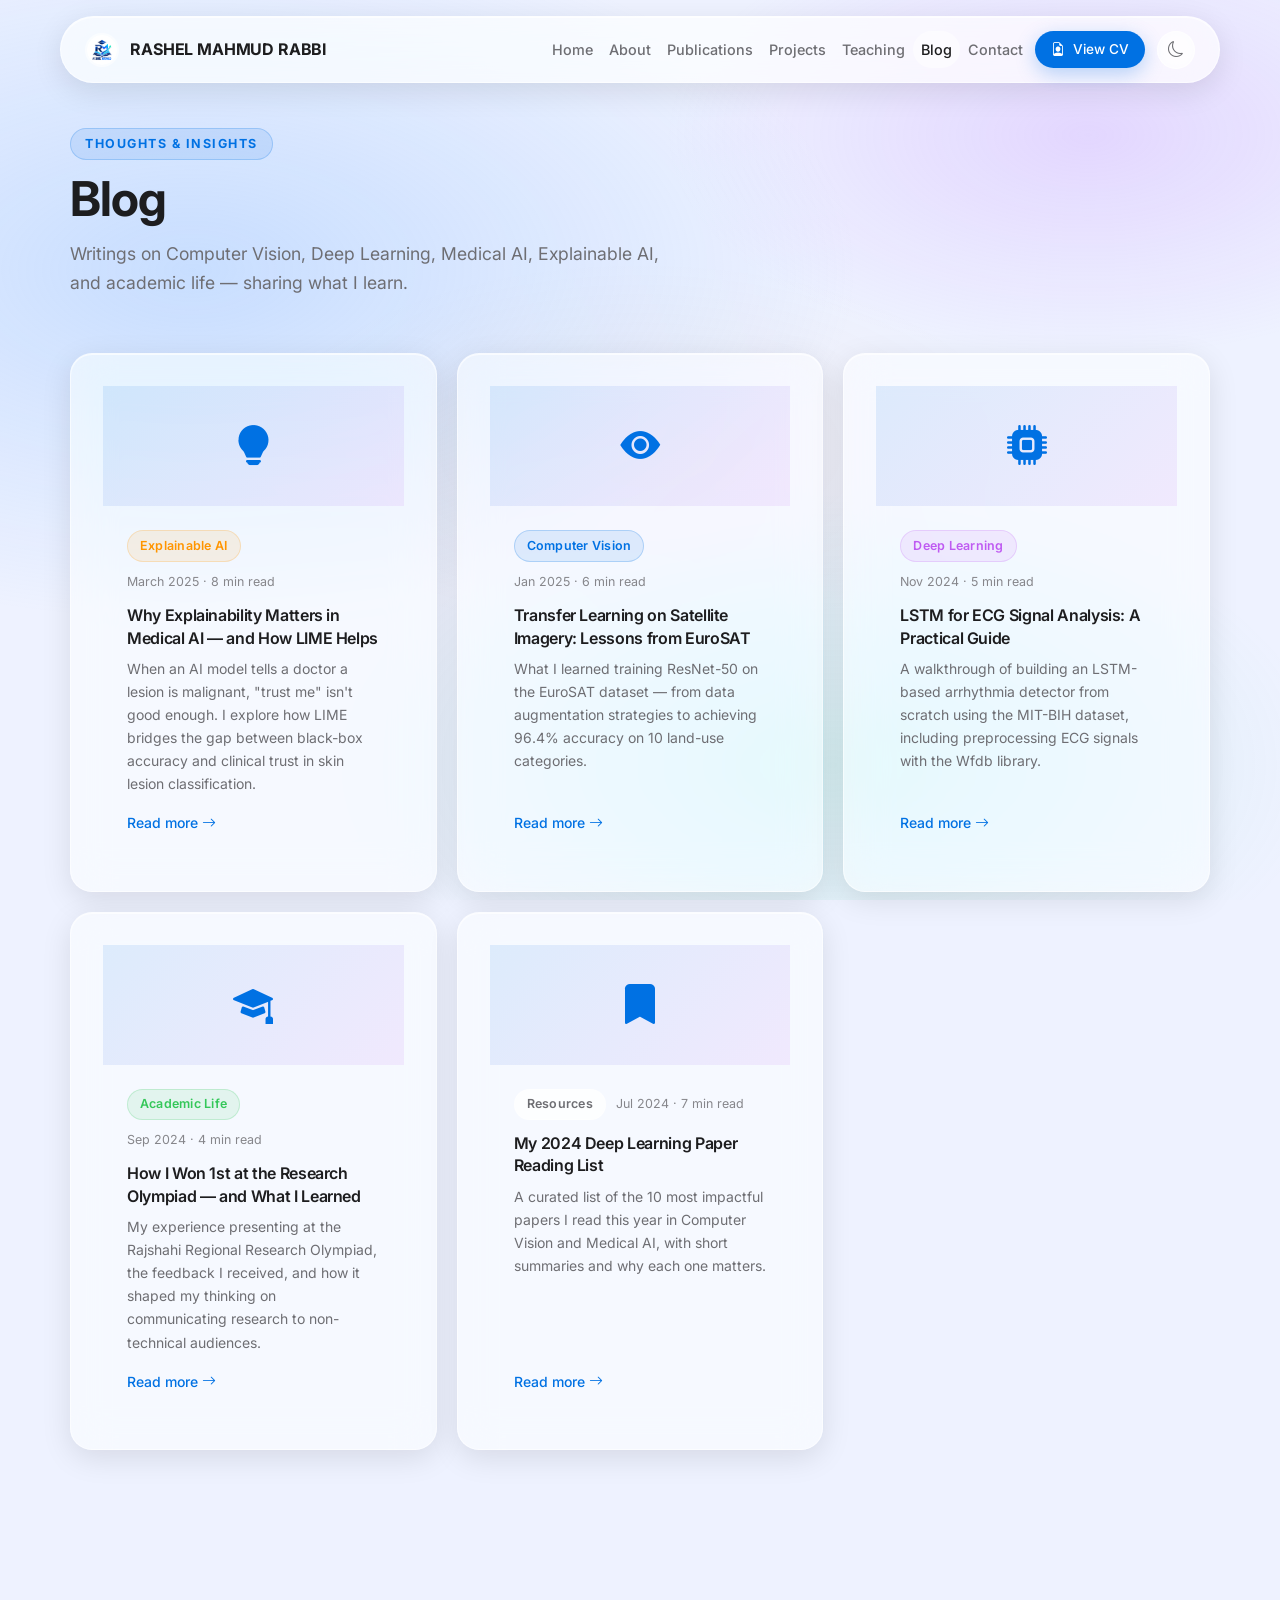
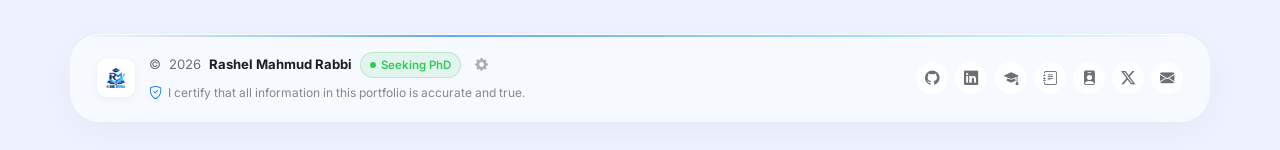
==== commit 44934e19: "feat: add logo to footer and remove duplicate top button across all pages" ====
--- a/blog.html
+++ b/blog.html
@@ -9,7 +9,7 @@
   <link rel="preconnect" href="https://fonts.gstatic.com" crossorigin />
   <link href="https://fonts.googleapis.com/css2?family=Inter:ital,opsz,wght@0,14..32,300;0,14..32,400;0,14..32,500;0,14..32,600;0,14..32,700;1,14..32,400&amp;display=swap" rel="stylesheet" />
   <link href="https://cdn.jsdelivr.net/npm/bootstrap-icons@1.11.3/font/bootstrap-icons.min.css" rel="stylesheet" />
-  <link rel="stylesheet" href="assets/css/glass.css?v=1790373530" />
+  <link rel="stylesheet" href="assets/css/glass.css?v=1790373738" />
   <script>(function(){try{var t=localStorage.getItem('rmr_theme')||(window.matchMedia('(prefers-color-scheme:dark)').matches?'dark':'light');document.documentElement.setAttribute('data-theme',t);}catch(e){}})();</script>
 </head>
 <body>
@@ -58,18 +58,21 @@
     </div>
   </section>
 
-          <footer class="footer">
+            <footer class="footer">
     <div class="container">
       <div class="footer-card">
         <div class="footer-left-content">
-          <p class="footer-main-line">
-            &copy; <span id="footerYear">2026</span> <strong>Rashel Mahmud Rabbi</strong>
-            <span class="footer-status-tag"><span class="pulse-dot-sm"></span> Seeking PhD</span>
-            <a class="footer-admin-link" href="https://acportfolio-backend.vercel.app/admin/" target="_blank" title="Admin Panel" rel="noopener noreferrer"><i class="bi bi-gear-fill"></i></a>
-          </p>
-          <p class="footer-cert-note">
-            <i class="bi bi-shield-check"></i> I certify that all information in this portfolio is accurate and true.
-          </p>
+          <img src="media/profile/logo.png" alt="Logo" class="footer-logo" onerror="this.style.display='none'" />
+          <div class="footer-text-group">
+            <p class="footer-main-line">
+              &copy; <span id="footerYear">2026</span> <strong>Rashel Mahmud Rabbi</strong>
+              <span class="footer-status-tag"><span class="pulse-dot-sm"></span> Seeking PhD</span>
+              <a class="footer-admin-link" href="https://acportfolio-backend.vercel.app/admin/" target="_blank" title="Admin Panel" rel="noopener noreferrer"><i class="bi bi-gear-fill"></i></a>
+            </p>
+            <p class="footer-cert-note">
+              <i class="bi bi-shield-check"></i> I certify that all information in this portfolio is accurate and true.
+            </p>
+          </div>
         </div>
 
         <div class="footer-social-dock">
@@ -80,7 +83,6 @@
           <a class="footer-dock-btn" href="https://orcid.org/0009-0004-6070-4496" target="_blank" rel="noopener noreferrer" title="ORCID" aria-label="ORCID"><i class="bi bi-person-badge-fill"></i></a>
           <a class="footer-dock-btn" href="https://x.com/rashel_m_rabbi" target="_blank" rel="noopener noreferrer" title="X" aria-label="X"><i class="bi bi-twitter-x"></i></a>
           <a class="footer-dock-btn" href="mailto:raselmahud6757@gmail.com" title="Email" aria-label="Email"><i class="bi bi-envelope-fill"></i></a>
-          <a href="#navbar" class="footer-top-jump" title="Back to top"><i class="bi bi-arrow-up-short"></i> Top</a>
         </div>
       </div>
     </div>
@@ -88,6 +90,6 @@
   <button id="scrollTop" aria-label="Scroll to top"><i class="bi bi-arrow-up"></i></button>
   <script src="assets/js/config.js"></script>
   <script src="assets/js/api.js?v=1790368757"></script>
-  <script src="assets/js/main.js?v=1790373530"></script>
+  <script src="assets/js/main.js?v=1790373738"></script>
 </body>
 </html>
--- a/assets/css/glass.css
+++ b/assets/css/glass.css
@@ -1421,14 +1421,30 @@
 }
 .footer-left-content {
   display: flex;
-  flex-direction: column;
-  gap: 0.3rem;
+  align-items: center;
+  gap: 0.9rem;
   text-align: center;
 }
 @media (min-width: 960px) {
   .footer-left-content {
     text-align: left;
   }
+}
+.footer-logo {
+  width: 38px;
+  height: 38px;
+  border-radius: 10px;
+  object-fit: contain;
+  background: var(--glass-white-strong);
+  border: 1px solid var(--glass-border);
+  padding: 3px;
+  flex-shrink: 0;
+  box-shadow: 0 2px 8px rgba(0,0,0,0.06);
+}
+.footer-text-group {
+  display: flex;
+  flex-direction: column;
+  gap: 0.25rem;
 }
 .footer-main-line {
   font-size: 0.82rem;
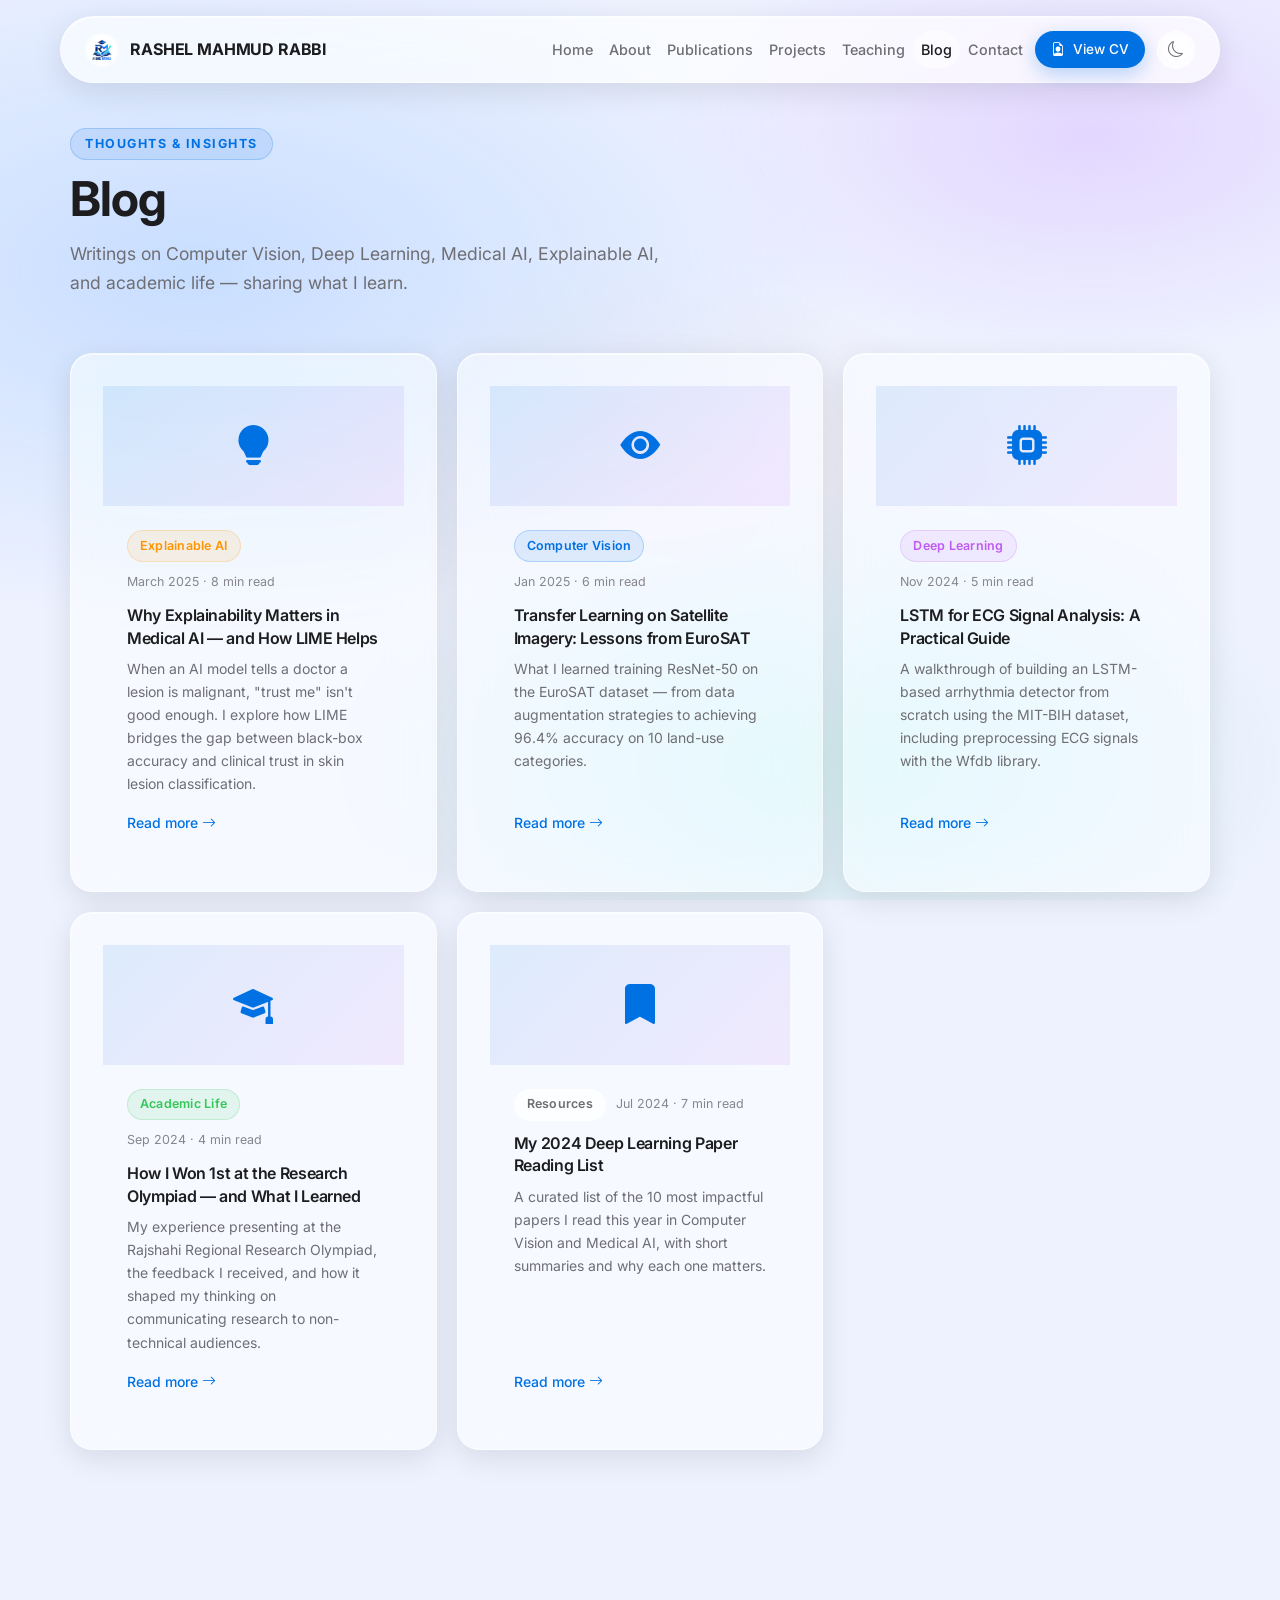
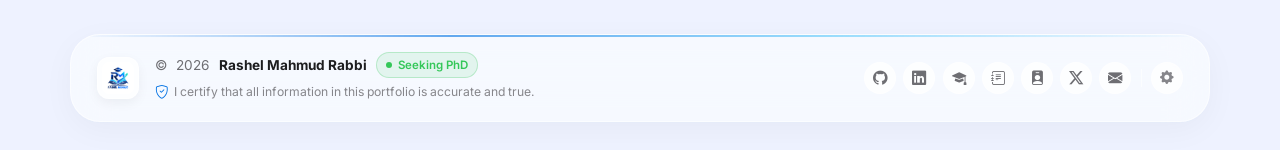
==== commit 895052c3: "style: organize footer typography alignment and place admin setting button discreetly in dock cluste" ====
--- a/blog.html
+++ b/blog.html
@@ -9,7 +9,7 @@
   <link rel="preconnect" href="https://fonts.gstatic.com" crossorigin />
   <link href="https://fonts.googleapis.com/css2?family=Inter:ital,opsz,wght@0,14..32,300;0,14..32,400;0,14..32,500;0,14..32,600;0,14..32,700;1,14..32,400&amp;display=swap" rel="stylesheet" />
   <link href="https://cdn.jsdelivr.net/npm/bootstrap-icons@1.11.3/font/bootstrap-icons.min.css" rel="stylesheet" />
-  <link rel="stylesheet" href="assets/css/glass.css?v=1790373738" />
+  <link rel="stylesheet" href="assets/css/glass.css?v=1790373991" />
   <script>(function(){try{var t=localStorage.getItem('rmr_theme')||(window.matchMedia('(prefers-color-scheme:dark)').matches?'dark':'light');document.documentElement.setAttribute('data-theme',t);}catch(e){}})();</script>
 </head>
 <body>
@@ -58,7 +58,7 @@
     </div>
   </section>
 
-            <footer class="footer">
+              <footer class="footer">
     <div class="container">
       <div class="footer-card">
         <div class="footer-left-content">
@@ -67,7 +67,6 @@
             <p class="footer-main-line">
               &copy; <span id="footerYear">2026</span> <strong>Rashel Mahmud Rabbi</strong>
               <span class="footer-status-tag"><span class="pulse-dot-sm"></span> Seeking PhD</span>
-              <a class="footer-admin-link" href="https://acportfolio-backend.vercel.app/admin/" target="_blank" title="Admin Panel" rel="noopener noreferrer"><i class="bi bi-gear-fill"></i></a>
             </p>
             <p class="footer-cert-note">
               <i class="bi bi-shield-check"></i> I certify that all information in this portfolio is accurate and true.
@@ -83,6 +82,8 @@
           <a class="footer-dock-btn" href="https://orcid.org/0009-0004-6070-4496" target="_blank" rel="noopener noreferrer" title="ORCID" aria-label="ORCID"><i class="bi bi-person-badge-fill"></i></a>
           <a class="footer-dock-btn" href="https://x.com/rashel_m_rabbi" target="_blank" rel="noopener noreferrer" title="X" aria-label="X"><i class="bi bi-twitter-x"></i></a>
           <a class="footer-dock-btn" href="mailto:raselmahud6757@gmail.com" title="Email" aria-label="Email"><i class="bi bi-envelope-fill"></i></a>
+          <div class="footer-dock-divider"></div>
+          <a class="footer-admin-btn" href="https://acportfolio-backend.vercel.app/admin/" target="_blank" title="Admin Portal" aria-label="Admin Portal" rel="noopener noreferrer"><i class="bi bi-gear-fill"></i></a>
         </div>
       </div>
     </div>
@@ -90,6 +91,6 @@
   <button id="scrollTop" aria-label="Scroll to top"><i class="bi bi-arrow-up"></i></button>
   <script src="assets/js/config.js"></script>
   <script src="assets/js/api.js?v=1790368757"></script>
-  <script src="assets/js/main.js?v=1790373738"></script>
+  <script src="assets/js/main.js?v=1790373991"></script>
 </body>
 </html>
--- a/assets/css/glass.css
+++ b/assets/css/glass.css
@@ -1422,43 +1422,43 @@
 .footer-left-content {
   display: flex;
   align-items: center;
-  gap: 0.9rem;
-  text-align: center;
-}
-@media (min-width: 960px) {
+  gap: 1rem;
+  text-align: left;
+}
+@media (max-width: 960px) {
   .footer-left-content {
-    text-align: left;
+    flex-direction: column;
+    text-align: center;
   }
 }
 .footer-logo {
-  width: 38px;
-  height: 38px;
-  border-radius: 10px;
+  width: 42px;
+  height: 42px;
+  border-radius: 12px;
   object-fit: contain;
   background: var(--glass-white-strong);
   border: 1px solid var(--glass-border);
-  padding: 3px;
+  padding: 4px;
   flex-shrink: 0;
-  box-shadow: 0 2px 8px rgba(0,0,0,0.06);
+  box-shadow: 0 4px 12px rgba(0,0,0,0.05);
 }
 .footer-text-group {
   display: flex;
   flex-direction: column;
-  gap: 0.25rem;
+  gap: 0.2rem;
 }
 .footer-main-line {
-  font-size: 0.82rem;
-  color: var(--text-2);
-  display: flex;
-  align-items: center;
-  gap: 0.5rem;
+  font-size: 0.85rem;
+  color: var(--text-2);
+  display: flex;
+  align-items: center;
+  gap: 0.6rem;
   flex-wrap: wrap;
-  justify-content: center;
   margin: 0;
 }
-@media (min-width: 960px) {
+@media (max-width: 960px) {
   .footer-main-line {
-    justify-content: flex-start;
+    justify-content: center;
   }
 }
 .footer-main-line strong {
@@ -1476,6 +1476,7 @@
   border: 1px solid rgba(52,199,89,0.25);
   padding: 0.15rem 0.55rem;
   border-radius: 100px;
+  vertical-align: middle;
 }
 .footer-status-tag .pulse-dot-sm {
   width: 6px;
@@ -1485,22 +1486,21 @@
   animation: pulse-dot 2s infinite;
 }
 .footer-cert-note {
-  font-size: 0.75rem;
+  font-size: 0.76rem;
   color: var(--text-3);
   margin: 0;
   display: flex;
   align-items: center;
   gap: 0.35rem;
-  justify-content: center;
-}
-@media (min-width: 960px) {
+}
+@media (max-width: 960px) {
   .footer-cert-note {
-    justify-content: flex-start;
+    justify-content: center;
   }
 }
 .footer-cert-note i {
   color: var(--blue);
-  font-size: 0.82rem;
+  font-size: 0.85rem;
 }
 
 .footer-social-dock {
@@ -1537,18 +1537,35 @@
 .footer-dock-btn[title="X"]:hover             { background: #000;    color: #fff; border-color: #000; }
 .footer-dock-btn[title="Email"]:hover         { background: var(--blue); color: #fff; border-color: var(--blue); }
 
-.footer-admin-link {
-  color: var(--text-4);
-  font-size: 0.82rem;
-  margin-left: 0.35rem;
+/* Dedicated Admin Button with subtle lock badge */
+.footer-dock-divider {
+  width: 1px;
+  height: 18px;
+  background: var(--glass-border);
+  margin: 0 0.15rem;
+}
+.footer-admin-btn {
   display: inline-flex;
   align-items: center;
-  transition: all 0.2s ease;
-}
-.footer-admin-link:hover {
+  justify-content: center;
+  width: 32px;
+  height: 32px;
+  border-radius: 50%;
+  background: var(--glass-white-strong);
+  border: 1px solid var(--glass-border);
+  color: var(--text-3);
+  font-size: 0.85rem;
+  text-decoration: none;
+  transition: all 0.25s cubic-bezier(.34,1.56,.64,1);
+}
+.footer-admin-btn:hover {
+  background: var(--blue-bg);
+  border-color: var(--blue-border);
   color: var(--blue);
-  transform: rotate(45deg);
-}
+  transform: translateY(-3px) rotate(45deg);
+  box-shadow: 0 4px 12px rgba(0,113,227,0.18);
+}
+
 
 .footer-top-jump {
   display: inline-flex;
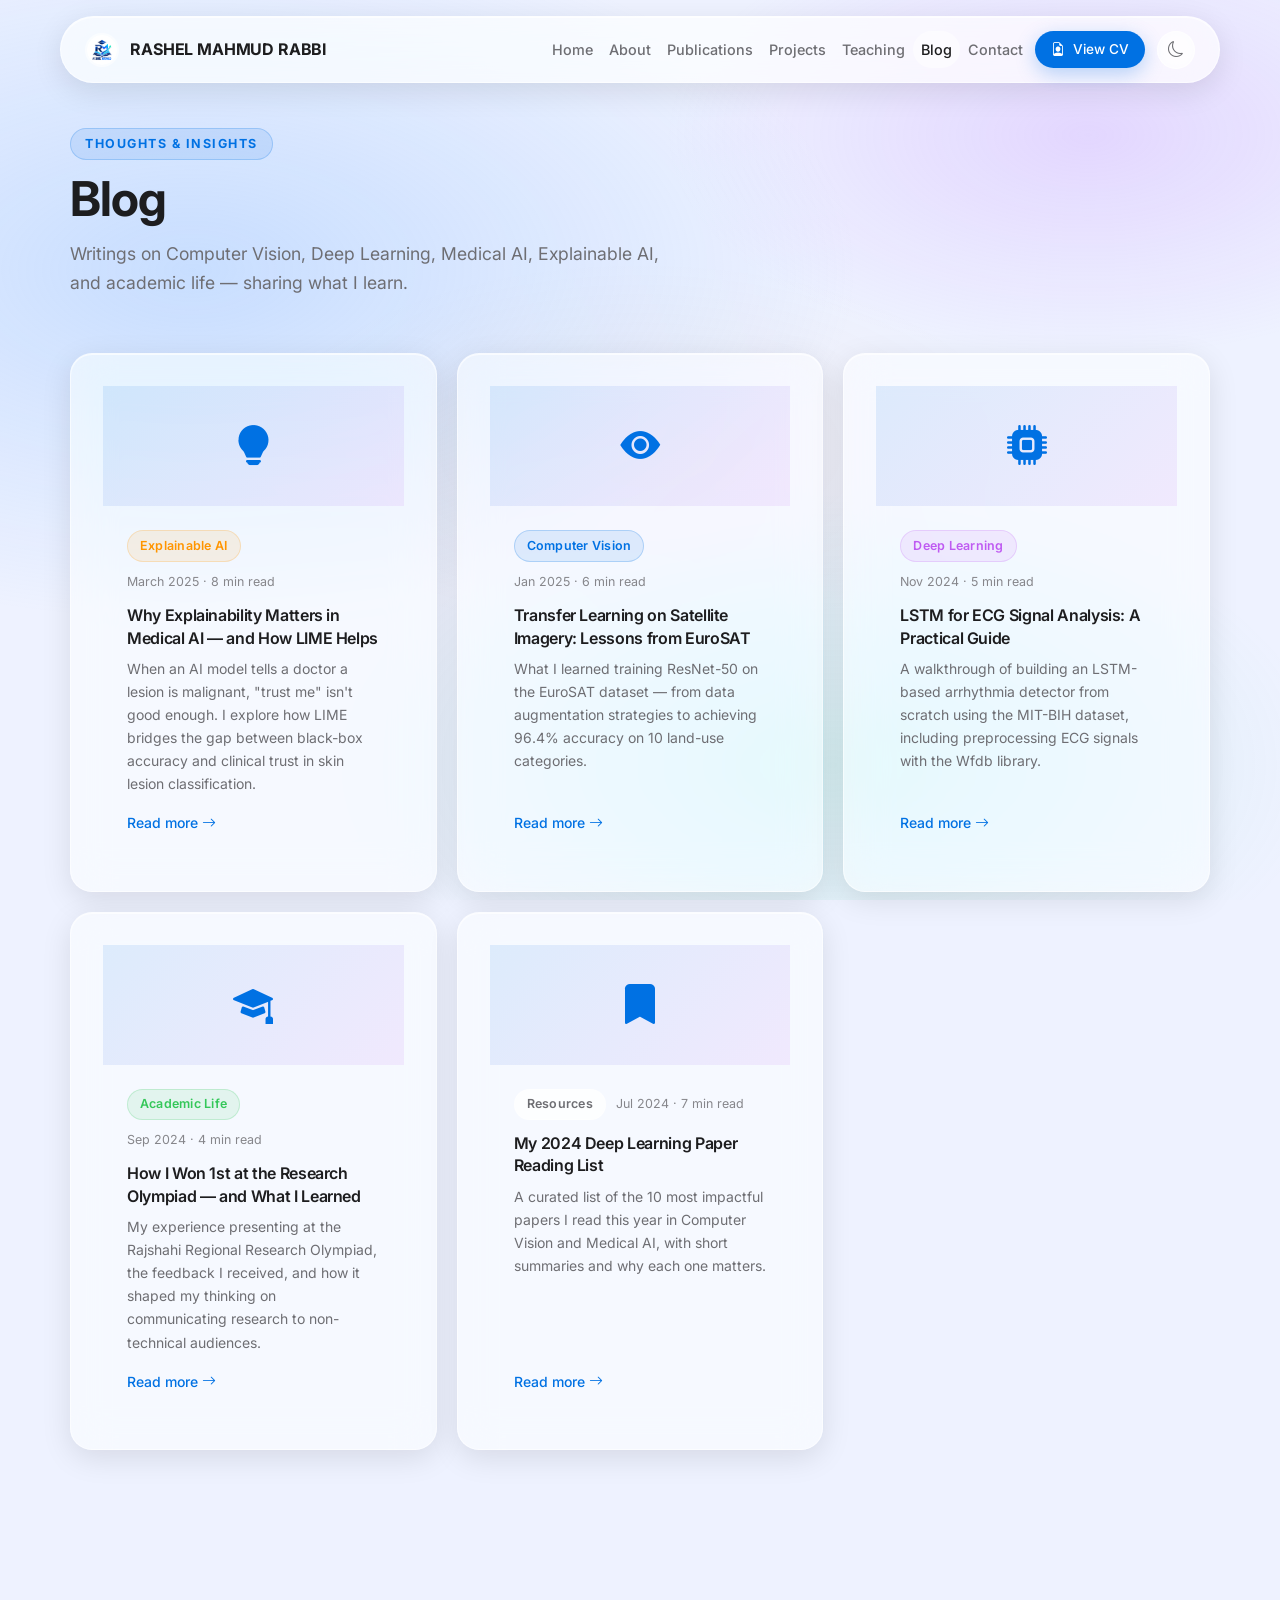
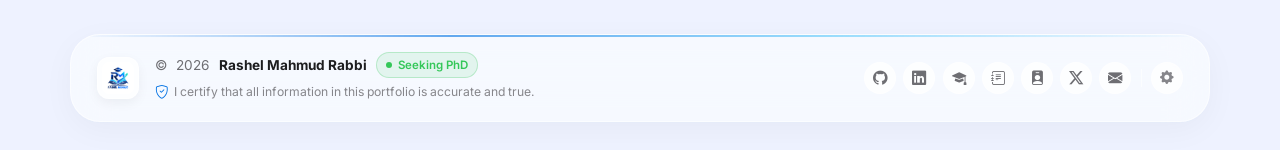
==== commit 863ea60a: "fix: resolve text encoding artifacts in contact.html and teaching.html (emojis, em-dashes, en-dashes" ====
--- a/blog.html
+++ b/blog.html
@@ -9,7 +9,7 @@
   <link rel="preconnect" href="https://fonts.gstatic.com" crossorigin />
   <link href="https://fonts.googleapis.com/css2?family=Inter:ital,opsz,wght@0,14..32,300;0,14..32,400;0,14..32,500;0,14..32,600;0,14..32,700;1,14..32,400&amp;display=swap" rel="stylesheet" />
   <link href="https://cdn.jsdelivr.net/npm/bootstrap-icons@1.11.3/font/bootstrap-icons.min.css" rel="stylesheet" />
-  <link rel="stylesheet" href="assets/css/glass.css?v=1790373991" />
+  <link rel="stylesheet" href="assets/css/glass.css?v=1790374817" />
   <script>(function(){try{var t=localStorage.getItem('rmr_theme')||(window.matchMedia('(prefers-color-scheme:dark)').matches?'dark':'light');document.documentElement.setAttribute('data-theme',t);}catch(e){}})();</script>
 </head>
 <body>
@@ -58,7 +58,7 @@
     </div>
   </section>
 
-              <footer class="footer">
+                <footer class="footer">
     <div class="container">
       <div class="footer-card">
         <div class="footer-left-content">
@@ -91,6 +91,6 @@
   <button id="scrollTop" aria-label="Scroll to top"><i class="bi bi-arrow-up"></i></button>
   <script src="assets/js/config.js"></script>
   <script src="assets/js/api.js?v=1790368757"></script>
-  <script src="assets/js/main.js?v=1790373991"></script>
+  <script src="assets/js/main.js?v=1790374817"></script>
 </body>
 </html>
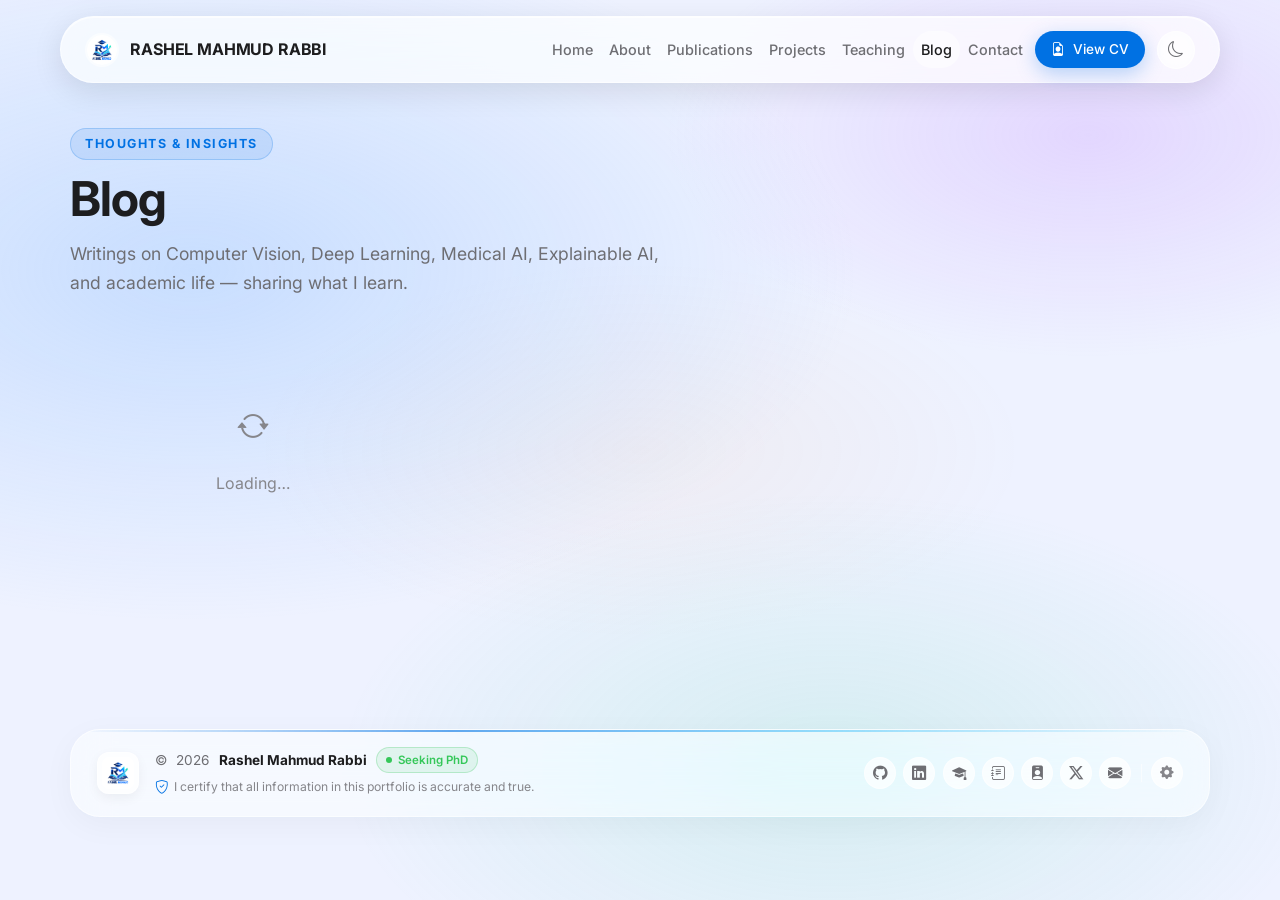
==== commit 3ee729b7: "fix: render rich text HTML in abstracts, descriptions, and excerpts without escaping tags" ====
--- a/blog.html
+++ b/blog.html
@@ -9,7 +9,7 @@
   <link rel="preconnect" href="https://fonts.gstatic.com" crossorigin />
   <link href="https://fonts.googleapis.com/css2?family=Inter:ital,opsz,wght@0,14..32,300;0,14..32,400;0,14..32,500;0,14..32,600;0,14..32,700;1,14..32,400&amp;display=swap" rel="stylesheet" />
   <link href="https://cdn.jsdelivr.net/npm/bootstrap-icons@1.11.3/font/bootstrap-icons.min.css" rel="stylesheet" />
-  <link rel="stylesheet" href="assets/css/glass.css?v=1790374817" />
+  <link rel="stylesheet" href="assets/css/glass.css?v=1790375558" />
   <script>(function(){try{var t=localStorage.getItem('rmr_theme')||(window.matchMedia('(prefers-color-scheme:dark)').matches?'dark':'light');document.documentElement.setAttribute('data-theme',t);}catch(e){}})();</script>
 </head>
 <body>
@@ -91,6 +91,6 @@
   <button id="scrollTop" aria-label="Scroll to top"><i class="bi bi-arrow-up"></i></button>
   <script src="assets/js/config.js"></script>
   <script src="assets/js/api.js?v=1790368757"></script>
-  <script src="assets/js/main.js?v=1790374817"></script>
+  <script src="assets/js/main.js?v=1790375558"></script>
 </body>
 </html>
--- a/assets/css/glass.css
+++ b/assets/css/glass.css
@@ -996,6 +996,15 @@
   -webkit-box-orient: vertical;
   overflow: hidden;
 }
+.pub-abstract p {
+  margin: 0 0 0.5rem 0;
+  font-size: inherit;
+  color: inherit;
+  line-height: inherit;
+}
+.pub-abstract p:last-child {
+  margin-bottom: 0;
+}
 .pub-abstract.expanded {
   -webkit-line-clamp: unset;
   overflow: visible;
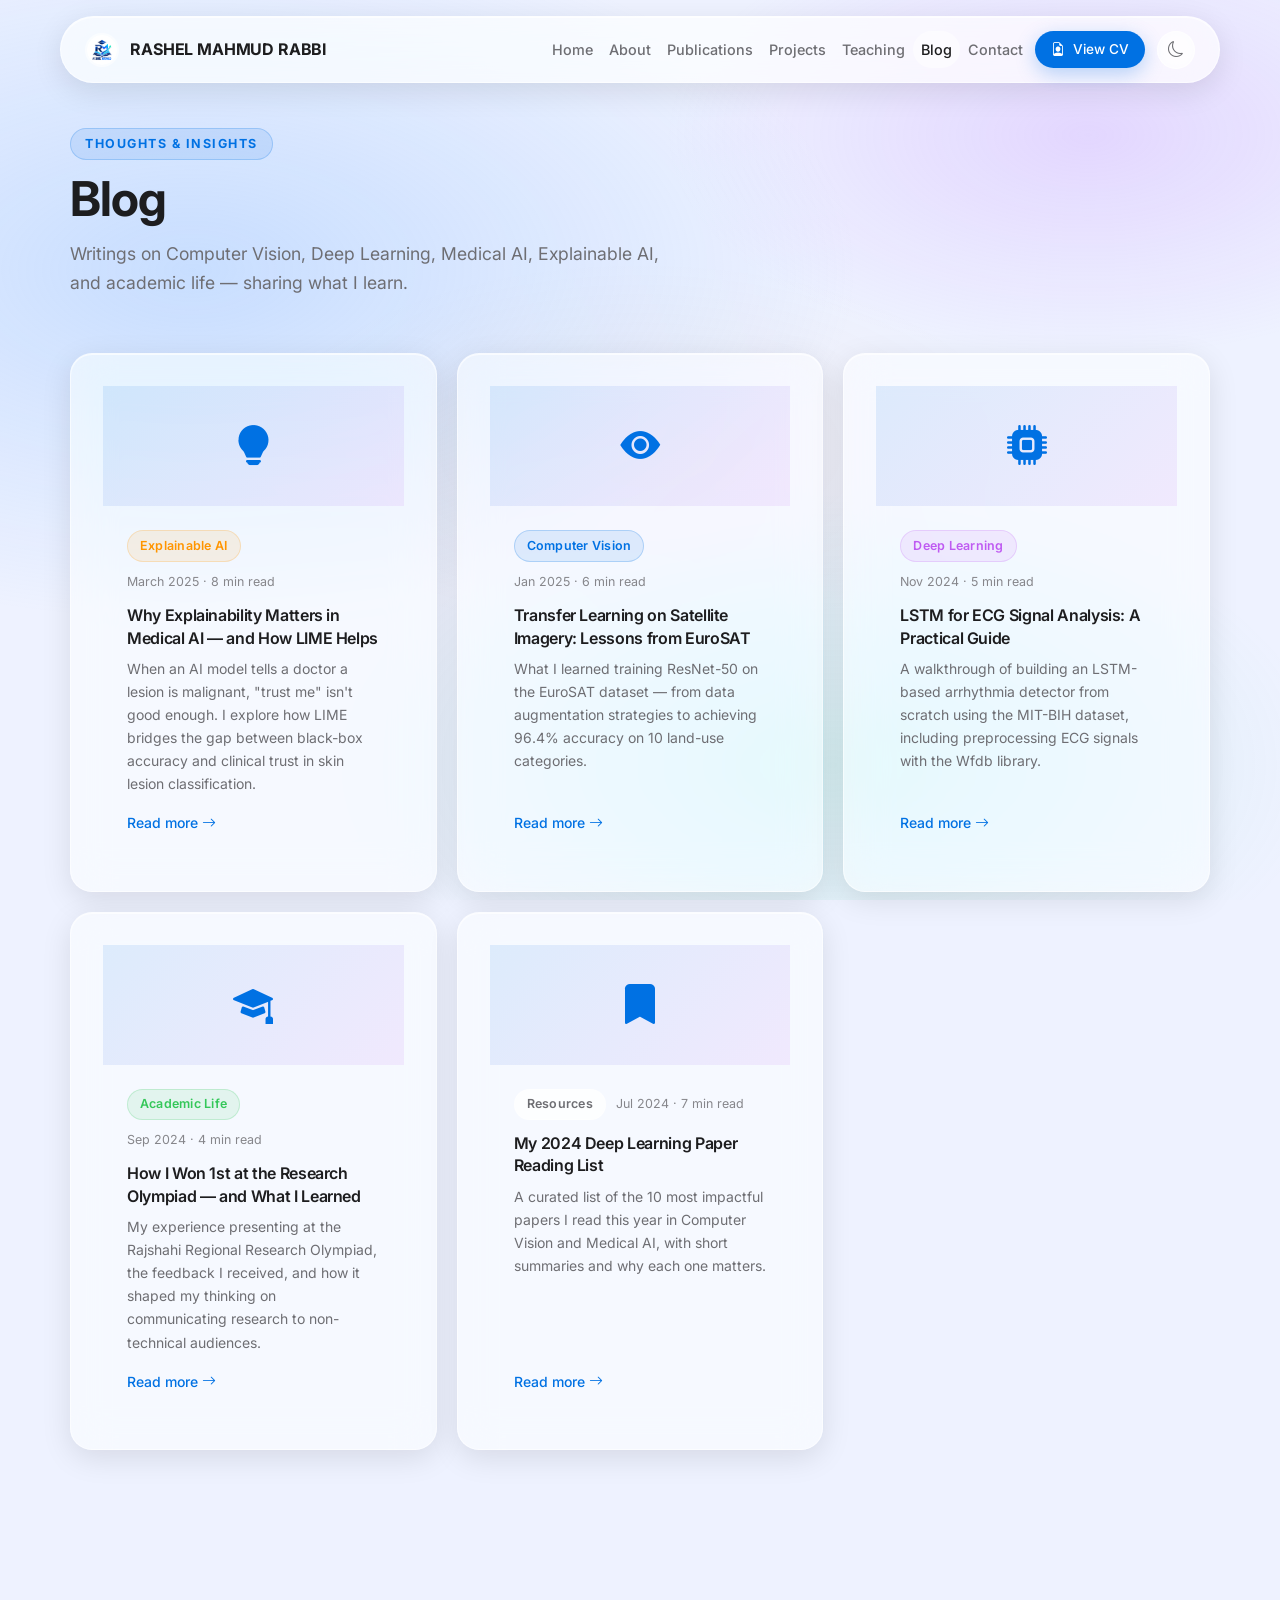
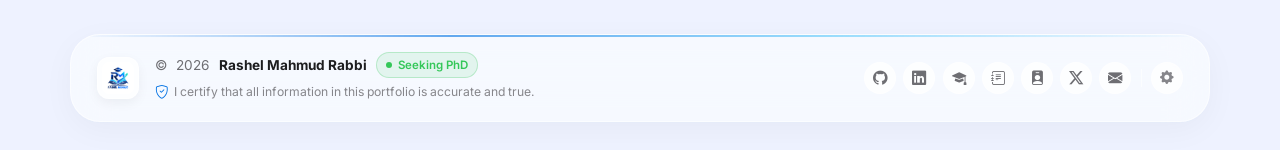
==== commit 9501f4b0: "fix: define renderRichText helper and prevent loading hang on all pages" ====
--- a/blog.html
+++ b/blog.html
@@ -91,6 +91,6 @@
   <button id="scrollTop" aria-label="Scroll to top"><i class="bi bi-arrow-up"></i></button>
   <script src="assets/js/config.js"></script>
   <script src="assets/js/api.js?v=1790368757"></script>
-  <script src="assets/js/main.js?v=1790375558"></script>
+  <script src="assets/js/main.js?v=1790376041268"></script>
 </body>
 </html>
